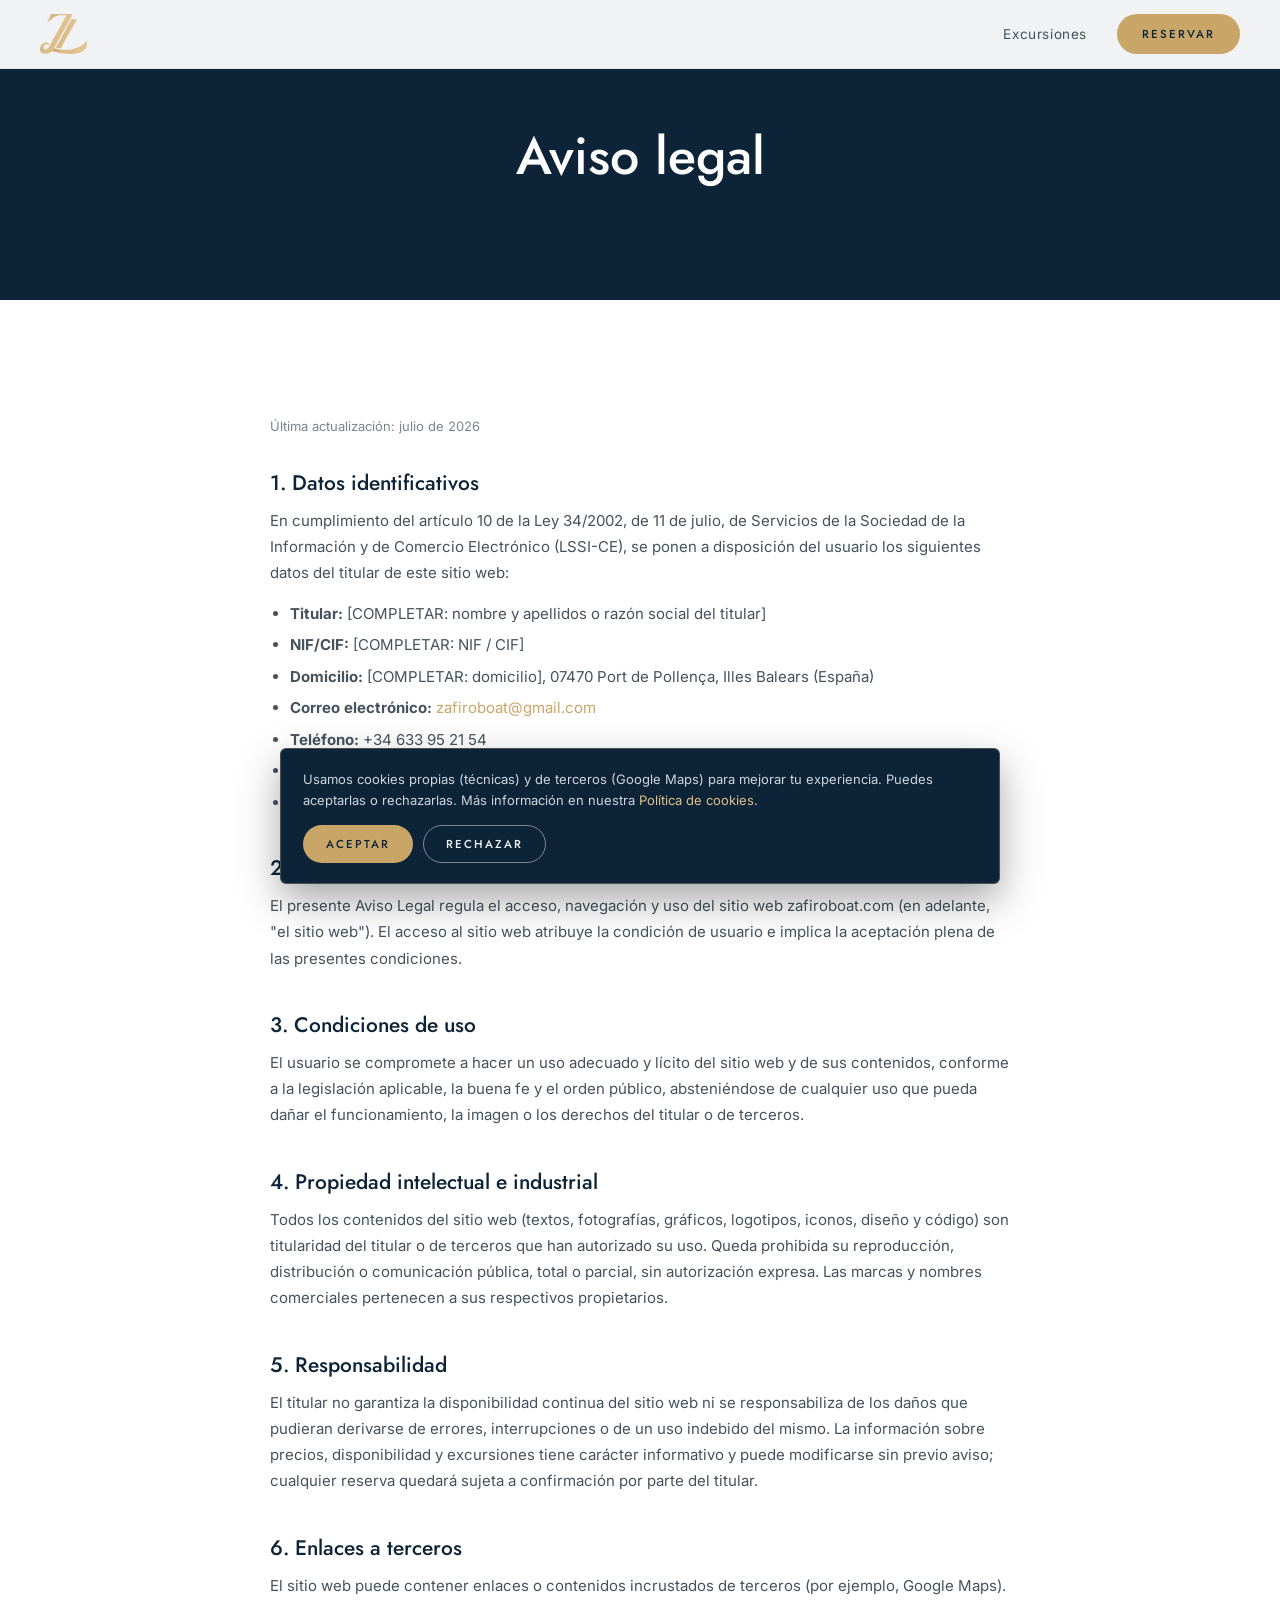
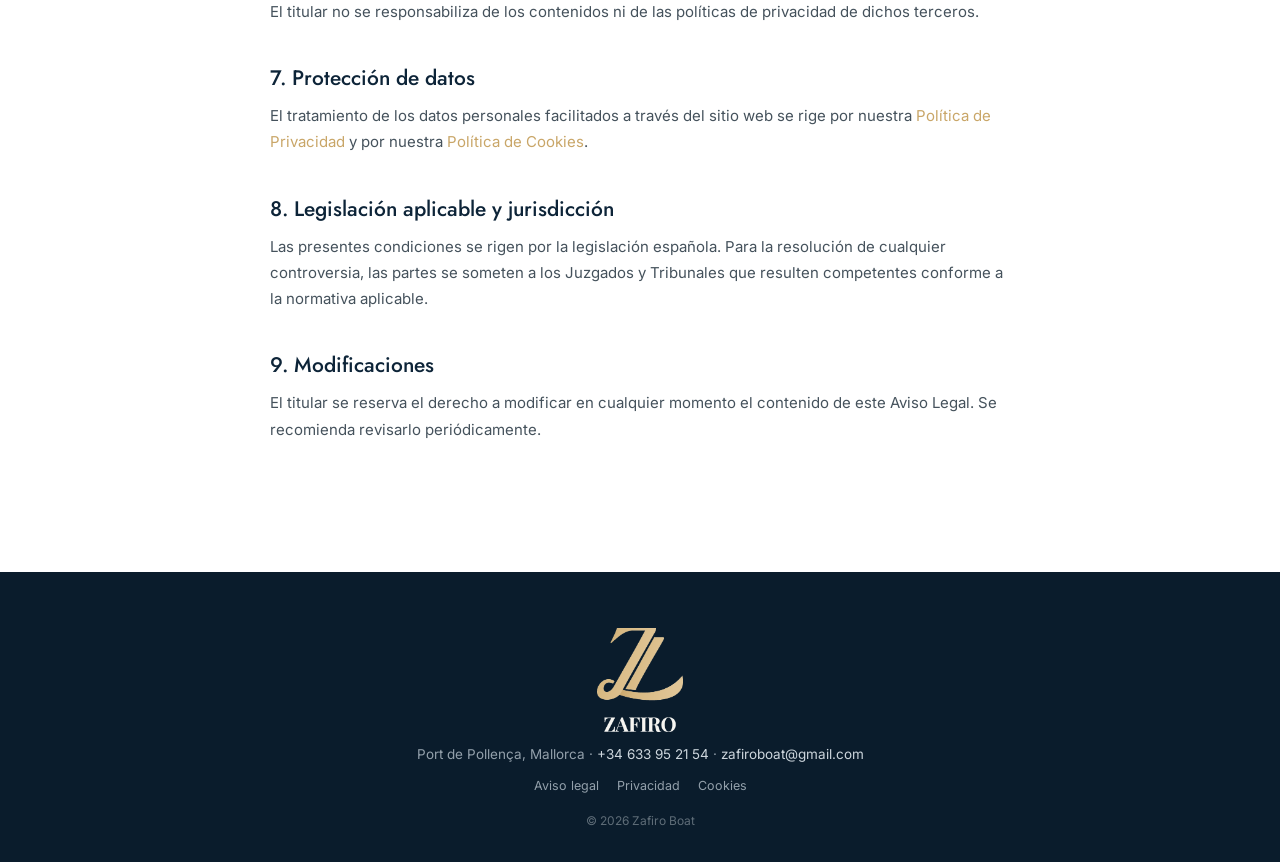
==== aviso-legal.html @ b6aa6722 "Add legal pages and GDPR cookie consent - New pages: aviso-legal, privacidad, cookies (RGPD/LOPDGDD/" ====
<!DOCTYPE html>
<html lang="es">
<head>
<meta charset="utf-8">
<meta name="viewport" content="width=device-width, initial-scale=1">
<title>Aviso legal — Zafiro Boat</title>
<meta name="description" content="Aviso legal de Zafiro Boat (zafiroboat.com), conforme a la LSSI-CE.">
<meta name="robots" content="noindex, follow">
<link rel="icon" type="image/png" href="assets/favicon.png">
<link rel="apple-touch-icon" href="assets/logo-z.png">
<link rel="preconnect" href="https://fonts.googleapis.com">
<link rel="preconnect" href="https://fonts.gstatic.com" crossorigin>
<link href="https://fonts.googleapis.com/css2?family=Jost:wght@300;400;500;600&family=Inter:wght@300;400;500;600&display=swap" rel="stylesheet">
<link rel="stylesheet" href="styles.css">
</head>
<body>
<div class="nav solid">
  <a class="brand" href="index.html"><img src="assets/logo-z.png" alt="Zafiro"></a>
  <div class="nav-right">
    <a class="nav-link" href="index.html#excursiones">Excursiones</a>
    <a class="btn btn-gold nav-reservas" href="index.html#contacto">Reservar</a>
  </div>
</div>

<section class="page-head short">
  <div class="ph-inner">
    <div class="title">Aviso legal</div>
  </div>
</section>

<section class="section">
  <div class="wrap legal">
    <p class="updated">Última actualización: julio de 2026</p>
<h2>1. Datos identificativos</h2>
<p>En cumplimiento del artículo 10 de la Ley 34/2002, de 11 de julio, de Servicios de la Sociedad de la Información y de Comercio Electrónico (LSSI-CE), se ponen a disposición del usuario los siguientes datos del titular de este sitio web:</p>
<ul>
<li><b>Titular:</b> [COMPLETAR: nombre y apellidos o razón social del titular]</li>
<li><b>NIF/CIF:</b> [COMPLETAR: NIF / CIF]</li>
<li><b>Domicilio:</b> [COMPLETAR: domicilio], 07470 Port de Pollença, Illes Balears (España)</li>
<li><b>Correo electrónico:</b> <a href="mailto:zafiroboat@gmail.com">zafiroboat@gmail.com</a></li>
<li><b>Teléfono:</b> +34 633 95 21 54</li>
<li><b>Sitio web:</b> zafiroboat.com</li>
<li><b>Actividad:</b> excursiones y alquiler de embarcación con patrón en Mallorca.</li>
</ul>

<h2>2. Objeto</h2>
<p>El presente Aviso Legal regula el acceso, navegación y uso del sitio web zafiroboat.com (en adelante, "el sitio web"). El acceso al sitio web atribuye la condición de usuario e implica la aceptación plena de las presentes condiciones.</p>

<h2>3. Condiciones de uso</h2>
<p>El usuario se compromete a hacer un uso adecuado y lícito del sitio web y de sus contenidos, conforme a la legislación aplicable, la buena fe y el orden público, absteniéndose de cualquier uso que pueda dañar el funcionamiento, la imagen o los derechos del titular o de terceros.</p>

<h2>4. Propiedad intelectual e industrial</h2>
<p>Todos los contenidos del sitio web (textos, fotografías, gráficos, logotipos, iconos, diseño y código) son titularidad del titular o de terceros que han autorizado su uso. Queda prohibida su reproducción, distribución o comunicación pública, total o parcial, sin autorización expresa. Las marcas y nombres comerciales pertenecen a sus respectivos propietarios.</p>

<h2>5. Responsabilidad</h2>
<p>El titular no garantiza la disponibilidad continua del sitio web ni se responsabiliza de los daños que pudieran derivarse de errores, interrupciones o de un uso indebido del mismo. La información sobre precios, disponibilidad y excursiones tiene carácter informativo y puede modificarse sin previo aviso; cualquier reserva quedará sujeta a confirmación por parte del titular.</p>

<h2>6. Enlaces a terceros</h2>
<p>El sitio web puede contener enlaces o contenidos incrustados de terceros (por ejemplo, Google Maps). El titular no se responsabiliza de los contenidos ni de las políticas de privacidad de dichos terceros.</p>

<h2>7. Protección de datos</h2>
<p>El tratamiento de los datos personales facilitados a través del sitio web se rige por nuestra <a href="privacidad.html">Política de Privacidad</a> y por nuestra <a href="cookies.html">Política de Cookies</a>.</p>

<h2>8. Legislación aplicable y jurisdicción</h2>
<p>Las presentes condiciones se rigen por la legislación española. Para la resolución de cualquier controversia, las partes se someten a los Juzgados y Tribunales que resulten competentes conforme a la normativa aplicable.</p>

<h2>9. Modificaciones</h2>
<p>El titular se reserva el derecho a modificar en cualquier momento el contenido de este Aviso Legal. Se recomienda revisarlo periódicamente.</p>
  </div>
</section>

<footer class="footer">
  <img class="flogo" src="assets/logo-cream.png" alt="Zafiro Boat">
  <div class="fline">Port de Pollença, Mallorca &middot; <a href="tel:+34633952154">+34 633 95 21 54</a> &middot; <a href="mailto:zafiroboat@gmail.com">zafiroboat@gmail.com</a></div>
  <div class="flegal"><a href="aviso-legal.html">Aviso legal</a><a href="privacidad.html">Privacidad</a><a href="cookies.html">Cookies</a></div>
  <div class="fcopy">&copy; 2026 Zafiro Boat</div>
</footer>
<script src="site.js"></script>
</body>
</html>
---- styles.css ----
:root {
    --navy: #0d2438;
    --navy-deep: #0a1c2c;
    --gold: #c9a668;
    --gold-light: #e0c088;
    --bg: #ffffff;
    --bg-alt: #f6f5f1;
    --ink: #15222c;
    --ink-soft: #45525c;
    --muted: #7b8590;
    --line: #e7e3d9;
    --display: 'Jost', ui-sans-serif, system-ui, sans-serif;
    --sans: 'Inter', ui-sans-serif, system-ui, sans-serif;
  }
  * { box-sizing: border-box; }
  html { scroll-behavior: smooth; }
  body { margin: 0; background: var(--bg); font-family: var(--sans); color: var(--ink); min-height: 100vh; -webkit-font-smoothing: antialiased; }
  a { color: var(--gold); text-decoration: none; }
  a:hover { color: var(--gold-light); }
  ::selection { background: var(--gold); color: var(--navy); }
  img { max-width: 100%; display: block; }
  [hidden] { display: none !important; }

  /* ---- reusable ---- */
  .wrap { max-width: 1240px; margin: 0 auto; padding: 0 40px; }
  .eyebrow { color: var(--gold); font-family: var(--display); font-size: 12px; letter-spacing: 3.5px; text-transform: uppercase; font-weight: 500; }
  .h-sec { font-family: var(--display); font-size: clamp(30px, 4vw, 46px); font-weight: 400; line-height: 1.1; margin: 14px 0 0; letter-spacing: 0.5px; }
  .lead { font-size: 17px; line-height: 1.8; color: var(--ink-soft); font-weight: 300; }
  .section { padding: clamp(72px, 9vw, 130px) 0; }
  .center { text-align: center; }
  .center-head { max-width: 640px; margin: 0 auto clamp(48px, 6vw, 72px); }

  .btn {
    cursor: pointer; display: inline-block; font-family: var(--display); font-size: 12.5px;
    letter-spacing: 2px; text-transform: uppercase; font-weight: 500; padding: 15px 34px;
    border-radius: 100px; border: 1px solid transparent; transition: transform .25s ease, box-shadow .25s ease, background .25s ease, color .25s ease; text-align: center;
  }
  .btn-gold { background: var(--gold); color: var(--navy); }
  .btn-gold:hover { transform: translateY(-2px); box-shadow: 0 10px 26px rgba(201,166,104,0.4); color: var(--navy); }
  .btn-outline { background: transparent; border-color: rgba(255,255,255,0.55); color: #fff; }
  .btn-outline:hover { background: rgba(255,255,255,0.12); color: #fff; }
  .btn-dark { background: var(--navy); color: #fff; }
  .btn-dark:hover { transform: translateY(-2px); box-shadow: 0 10px 26px rgba(13,36,56,0.28); color: #fff; }
  .btn-ghost { background: transparent; border-color: var(--line); color: var(--ink); }
  .btn-ghost:hover { border-color: var(--gold); color: var(--ink); }

  /* ---- NAV ---- */
  .nav {
    position: fixed; top: 0; left: 0; right: 0; z-index: 100;
    display: flex; align-items: center; justify-content: space-between;
    padding: 20px 40px; transition: background .35s ease, padding .35s ease, box-shadow .35s ease;
  }
  .nav.solid { background: rgba(255,255,255,0.94); backdrop-filter: blur(12px); -webkit-backdrop-filter: blur(12px); box-shadow: 0 1px 0 var(--line); padding: 14px 40px; }
  .brand { cursor: pointer; display: flex; align-items: center; }
  .brand img { height: 40px; width: auto; display: block; }
  .nav-right { display: flex; align-items: center; gap: 30px; }
  .nav-links { display: flex; gap: 28px; }
  .nav-link {
    cursor: pointer; font-family: var(--sans); font-size: 13.5px; letter-spacing: 0.6px; font-weight: 400;
    color: rgba(255,255,255,0.82); background: none; border: none; padding: 4px 0; position: relative; transition: color .3s ease;
  }
  .nav-link::after { content: ""; position: absolute; left: 0; bottom: -2px; height: 1.5px; width: 0; background: var(--gold); transition: width .3s ease; }
  .nav-link:hover::after, .nav-link.active::after { width: 100%; }
  .nav.solid .nav-link { color: var(--ink-soft); }
  .nav.solid .nav-link:hover, .nav.solid .nav-link.active { color: var(--navy); }
  .lang { display: flex; align-items: center; gap: 4px; padding: 4px; background: rgba(255,255,255,0.14); border-radius: 999px; }
  .lang-btn { display: inline-flex; align-items: center; gap: 6px; cursor: pointer; font-family: var(--display); font-size: 11px; letter-spacing: 1px; font-weight: 500; color: rgba(255,255,255,0.85); background: transparent; border: none; border-radius: 999px; padding: 6px 11px; transition: background .2s ease, color .2s ease; }
  .lang-btn svg { display: block; flex-shrink: 0; border-radius: 2px; }
  .lang-btn:hover { color: #fff; }
  .lang-btn.active { background: #fff; color: var(--navy); }
  .nav.solid .lang { background: rgba(13,36,56,0.07); }
  .nav.solid .lang-btn { color: var(--ink-soft); }
  .nav.solid .lang-btn:hover { color: var(--navy); }
  .nav.solid .lang-btn.active { background: var(--navy); color: #fff; }
  .nav .btn { padding: 11px 24px; font-size: 11.5px; }
  .nav-toggle { display: none; background: none; border: none; cursor: pointer; padding: 6px; z-index: 101; }
  .nav-toggle span { display: block; width: 24px; height: 2px; background: #fff; margin: 5px 0; transition: .3s; }
  .nav.solid .nav-toggle span { background: var(--navy); }

  /* ---- HERO ---- */
  .hero { position: relative; height: 100vh; min-height: 620px; display: flex; align-items: center; justify-content: center; overflow: hidden; background: var(--navy); }
  .hero video { position: absolute; inset: 0; width: 100%; height: 100%; object-fit: cover; pointer-events: none; }
  .hero video::-webkit-media-controls-start-playback-button { display: none !important; -webkit-appearance: none; }
  .hero video::-webkit-media-controls, .hero video::-webkit-media-controls-panel { display: none !important; }
  .hero-overlay { position: absolute; inset: 0; background: linear-gradient(180deg, rgba(10,28,44,0.55) 0%, rgba(10,28,44,0.25) 40%, rgba(10,28,44,0.7) 100%); }
  .hero-inner { position: relative; z-index: 2; text-align: center; color: #fff; padding: 0 24px; }
  .hero-inner .eyebrow { color: var(--gold-light); }
  .hero-title { font-family: var(--display); font-weight: 500; font-size: clamp(68px, 15vw, 168px); letter-spacing: clamp(8px, 2vw, 22px); line-height: 0.95; margin: 18px 0 0; text-indent: clamp(8px, 2vw, 22px); }
  .hero-rule { width: 66px; height: 2px; background: var(--gold); margin: 26px auto; }
  .hero-sub { font-size: clamp(16px, 2vw, 20px); font-weight: 300; color: #eef1f3; max-width: 560px; margin: 0 auto; line-height: 1.6; }
  .hero-ctas { display: flex; gap: 14px; justify-content: center; margin-top: 40px; flex-wrap: wrap; }
  .scroll-hint { position: absolute; bottom: 28px; left: 50%; transform: translateX(-50%); z-index: 2; color: rgba(255,255,255,0.7); font-family: var(--display); font-size: 11px; letter-spacing: 2px; text-transform: uppercase; display: flex; flex-direction: column; align-items: center; gap: 8px; }
  .scroll-hint .line { width: 1px; height: 34px; background: linear-gradient(var(--gold), transparent); animation: pulse 2s ease-in-out infinite; }
  @keyframes pulse { 0%,100% { opacity: .3; } 50% { opacity: 1; } }

  /* ---- SPLIT (image + text) ---- */
  .split { display: grid; grid-template-columns: 1fr 1fr; gap: clamp(40px, 6vw, 90px); align-items: center; }
  .split.reverse .split-media { order: 2; }
  .split-media { position: relative; }
  .split-media img { width: 100%; height: 100%; object-fit: cover; border-radius: 3px; aspect-ratio: 3 / 2; }
  .split-media .badge { position: absolute; bottom: 22px; left: 22px; background: var(--navy); color: #fff; font-family: var(--display); font-size: 12px; letter-spacing: 2px; text-transform: uppercase; padding: 12px 18px; }
  .split-media .badge b { color: var(--gold); }

  /* GALERÍA del barco */
  .gallery { position: relative; width: 100%; aspect-ratio: 3 / 2; border-radius: 3px; overflow: hidden; background: var(--navy); }
  .gal-img { position: absolute; inset: 0; width: 100%; height: 100%; object-fit: cover; opacity: 0; transition: opacity .8s ease; }
  .gal-img.on { opacity: 1; }
  .gal-img.flip { transform: scaleX(-1); }
  .gal-btn { position: absolute; top: 50%; transform: translateY(-50%); z-index: 3; width: 40px; height: 40px; border-radius: 50%; border: none; background: rgba(13,36,56,0.45); color: #fff; font-family: var(--display); font-size: 22px; line-height: 1; cursor: pointer; display: flex; align-items: center; justify-content: center; -webkit-backdrop-filter: blur(4px); backdrop-filter: blur(4px); transition: background .2s ease; }
  .gal-btn:hover { background: rgba(13,36,56,0.82); }
  .gal-prev { left: 14px; } .gal-next { right: 14px; }
  .gal-dots { position: absolute; bottom: 16px; left: 50%; transform: translateX(-50%); z-index: 3; display: flex; gap: 8px; }
  .gal-dot { width: 8px; height: 8px; padding: 0; border: none; border-radius: 50%; background: rgba(255,255,255,0.55); cursor: pointer; transition: background .2s ease, transform .2s ease; }
  .gal-dot.on { background: var(--gold); transform: scale(1.25); }

  .stats { display: grid; grid-template-columns: 1fr 1fr; gap: 28px 34px; margin-top: 42px; }
  .stat-value { font-family: var(--display); font-size: 30px; font-weight: 500; color: var(--navy); }
  .stat-label { font-size: 13px; color: var(--muted); letter-spacing: 0.4px; margin-top: 3px; }

  /* ---- ONBOARD ---- */
  .onboard { background: var(--navy); color: #fff; }
  .onboard .eyebrow { color: var(--gold); }
  .onboard .h-sec { color: #fff; }
  .onboard-grid { display: grid; grid-template-columns: repeat(3, 1fr); gap: 1px; background: rgba(255,255,255,0.1); border: 1px solid rgba(255,255,255,0.1); }
  .ob-item { background: var(--navy); padding: 42px 28px; text-align: center; transition: background .3s ease; }
  .ob-item:hover { background: #10293f; }
  .ob-letter { width: 56px; height: 56px; border: 1px solid rgba(201,166,104,0.6); border-radius: 50%; display: flex; align-items: center; justify-content: center; margin: 0 auto 18px; color: var(--gold); }
  .ob-letter svg { width: 26px; height: 26px; }
  .ob-item .t { font-size: 15px; letter-spacing: 0.5px; color: #eef1f3; }

  /* ---- EXCURSIONS ---- */
  .exc-grid { display: grid; grid-template-columns: repeat(3, 1fr); gap: 30px; }
  .exc-card { background: #fff; border: 1px solid var(--line); border-radius: 4px; overflow: hidden; display: flex; flex-direction: column; transition: transform .3s ease, box-shadow .3s ease; }
  .exc-card:hover { transform: translateY(-6px); box-shadow: 0 20px 48px rgba(13,36,56,0.14); }
  .exc-card .media { position: relative; height: 230px; overflow: hidden; }
  .exc-card .media img { width: 100%; height: 100%; object-fit: cover; transition: transform .6s ease; }
  .exc-card:hover .media img { transform: scale(1.05); }
  .exc-card .media .dur { position: absolute; top: 16px; left: 16px; background: rgba(13,36,56,0.85); color: #fff; font-family: var(--display); font-size: 11px; letter-spacing: 1.5px; padding: 7px 13px; text-transform: uppercase; }
  .exc-body { padding: 28px 26px 30px; display: flex; flex-direction: column; flex: 1; }
  .exc-name { font-family: var(--display); font-size: 26px; font-weight: 500; }
  .exc-desc { font-size: 14.5px; color: var(--ink-soft); line-height: 1.7; margin-top: 10px; font-weight: 300; }
  .exc-inc { list-style: none; padding: 0; margin: 20px 0 0; display: flex; flex-direction: column; gap: 9px; }
  .exc-inc li { font-size: 13.5px; color: var(--ink-soft); display: flex; gap: 10px; align-items: flex-start; }
  .exc-inc li::before { content: "—"; color: var(--gold); }
  .exc-foot { margin-top: auto; padding-top: 24px; }
  .exc-price-row { display: flex; align-items: baseline; gap: 8px; padding-top: 20px; border-top: 1px solid var(--line); }
  .exc-price { font-family: var(--display); font-size: 25px; font-weight: 500; color: var(--navy); }
  .exc-price-note { font-size: 12px; color: var(--muted); }
  .exc-card .btn { margin-top: 18px; width: 100%; }
  .exc-extras { margin-top: clamp(48px, 6vw, 72px); display: grid; grid-template-columns: 1fr 1fr; gap: clamp(36px, 5vw, 64px); }
  .exc-extras h3 { font-family: var(--display); font-size: 22px; font-weight: 500; margin: 0 0 20px; }
  .extras-list, .notes-list { display: flex; flex-direction: column; gap: 13px; }
  .extras-list .x { font-size: 15px; color: var(--ink-soft); display: flex; gap: 12px; align-items: center; }
  .extras-list .x .d { width: 7px; height: 7px; border-radius: 50%; background: var(--gold); flex-shrink: 0; }
  .notes-list .n { font-size: 14.5px; color: var(--ink-soft); line-height: 1.65; font-weight: 300; }

  /* ---- FULL-BLEED BAND ---- */
  .band { position: relative; height: 62vh; min-height: 380px; display: flex; align-items: center; justify-content: center; text-align: center; overflow: hidden; background: var(--navy); }
  .band img { position: absolute; inset: 0; width: 100%; height: 100%; object-fit: cover; }
  .band .overlay { position: absolute; inset: 0; background: rgba(10,28,44,0.5); }
  .band .band-inner { position: relative; z-index: 2; color: #fff; padding: 0 24px; }
  .band .h-sec { color: #fff; max-width: 760px; }

  /* ---- REVIEWS ---- */
  .reviews { background: var(--bg-alt); }
  .reviews-grid { display: grid; grid-template-columns: repeat(3, 1fr); gap: 28px; }
  .review { background: #fff; padding: 34px 32px; border-radius: 4px; border-top: 3px solid var(--gold); box-shadow: 0 8px 30px rgba(13,36,56,0.06); }
  .review .stars { color: var(--gold); letter-spacing: 3px; font-size: 15px; }
  .review .q { font-size: 15.5px; line-height: 1.75; color: var(--ink-soft); margin-top: 16px; font-weight: 300; }
  .review .who { font-family: var(--display); font-size: 13px; letter-spacing: 0.6px; color: var(--navy); margin-top: 18px; }
  .review-cta { max-width: 560px; margin: clamp(48px, 6vw, 72px) auto 0; text-align: center; }
  .review-cta-title { font-family: var(--display); font-size: 24px; font-weight: 500; }
  .review-cta .lead { margin: 12px 0 26px; font-size: 15px; }
  .review-form { text-align: left; }
  .stars-input { display: inline-flex; gap: 6px; }
  .stars-input button { background: none; border: none; cursor: pointer; font-size: 28px; line-height: 1; color: #d7d0c0; padding: 0 2px; transition: color .15s ease; font-family: inherit; }
  .stars-input button:hover, .stars-input button.on { color: var(--gold); }

  /* ---- LOCATION ---- */
  .loc { display: grid; grid-template-columns: 1.1fr 0.9fr; gap: clamp(40px, 5vw, 72px); align-items: center; }
  .loc-map { border-radius: 4px; overflow: hidden; height: 420px; border: 1px solid var(--line); }
  .loc-map iframe { width: 100%; height: 100%; border: 0; filter: grayscale(0.25); }

  /* ---- CTA BANNER ---- */
  .cta { background: var(--navy); color: #fff; text-align: center; }
  .cta .h-sec { color: #fff; }
  .cta .lead { color: #cdd6dd; max-width: 560px; margin: 16px auto 0; }
  .cta .btn { margin-top: 34px; }

  /* ---- CONTACT ---- */
  .page-head { position: relative; height: 300px; display: flex; align-items: center; justify-content: center; text-align: center; overflow: hidden; background: var(--navy); }
  .page-head img { position: absolute; inset: 0; width: 100%; height: 100%; object-fit: cover; }
  .page-head .overlay { position: absolute; inset: 0; background: rgba(10,28,44,0.6); }
  .page-head .ph-inner { position: relative; z-index: 2; color: #fff; }
  .page-head .title { font-family: var(--display); font-size: clamp(34px, 6vw, 52px); font-weight: 500; margin-top: 12px; }
  .contact-grid { display: grid; grid-template-columns: 1fr 1fr; gap: clamp(40px, 5vw, 72px); }
  .contact-grid h3 { font-family: var(--display); font-size: 22px; font-weight: 500; margin: 0 0 26px; }
  .contact-info { display: flex; flex-direction: column; gap: 22px; }
  .ci-label { font-family: var(--display); font-size: 11px; letter-spacing: 1.5px; text-transform: uppercase; color: var(--gold); }
  .ci-value { font-size: 16.5px; margin-top: 5px; line-height: 1.6; color: var(--ink); }
  .contact-map { margin-top: 30px; height: 240px; border-radius: 4px; overflow: hidden; border: 1px solid var(--line); }
  .contact-map iframe { width: 100%; height: 100%; border: 0; filter: grayscale(0.25); }
  .field { margin-bottom: 18px; }
  .field label { display: block; font-family: var(--display); font-size: 11px; letter-spacing: 1px; text-transform: uppercase; color: var(--muted); margin-bottom: 7px; }
  .field input, .field textarea { width: 100%; padding: 13px 15px; border: 1px solid var(--line); border-radius: 3px; background: #fff; font-family: var(--sans); font-size: 15px; color: var(--ink); transition: border-color .2s ease; }
  .field input:focus, .field textarea:focus { outline: none; border-color: var(--gold); }
  .form-status { display: none; padding: 13px 16px; font-size: 14px; line-height: 1.5; margin: 6px 0 14px; border-radius: 3px; }
  .form-status.ok { display: block; background: rgba(201,166,104,0.14); color: #7a5f2a; border: 1px solid rgba(201,166,104,0.4); }
  .form-status.err { display: block; background: rgba(179,69,44,0.09); color: #b3452c; border: 1px solid rgba(179,69,44,0.3); }

  /* ---- FOOTER ---- */
  .footer { background: var(--navy-deep); color: #fff; padding: 56px 40px 34px; text-align: center; }
  .footer .flogo { height: 104px; width: auto; margin: 0 auto 4px; display: block; }
  .footer .fline { color: #93a0ab; font-size: 13.5px; margin-top: 14px; }
  .footer .fline a { color: #cdd6dd; }
  .footer .fcopy { color: #5f6d78; font-size: 12px; margin-top: 20px; }

  /* ---- RESPONSIVE ---- */
  @media (max-width: 900px) {
    .wrap { padding: 0 22px; }
    .nav { padding: 14px 16px; }
    .nav.solid { padding: 11px 16px; }
    .nav-right { gap: 12px; }
    .brand img { height: 34px; }
    .nav-link { font-size: 12.5px; }
    .lang { gap: 3px; padding: 3px; }
    .lang-btn { gap: 5px; padding: 6px 9px; }
    .nav .btn.nav-reservas { padding: 10px 18px; }
    .split, .split.reverse .split-media { grid-template-columns: 1fr; }
    .split.reverse .split-media { order: 0; }
    .split-media img { aspect-ratio: 16 / 11; }
    .onboard-grid { grid-template-columns: 1fr 1fr; }
    .exc-grid, .reviews-grid { grid-template-columns: 1fr; }
    .exc-extras, .loc, .contact-grid { grid-template-columns: 1fr; }
    .loc-map { height: 320px; }
    .stats { gap: 22px; }
  }
  @media (max-width: 520px) {
    .onboard-grid { grid-template-columns: 1fr; }
    .hero-ctas .btn { width: 100%; }
    .brand img { height: 30px; }
    .nav-link { font-size: 11.5px; }
    .lang-btn { font-size: 0; letter-spacing: 0; gap: 0; padding: 6px 7px; }
    .nav .btn.nav-reservas { padding: 9px 15px; font-size: 10.5px; }
    .nav-right { gap: 9px; }
  }

/* --- Excursion card actions (Más info + Reservar) --- */
.exc-actions { display: flex; gap: 10px; margin-top: 18px; }
.exc-actions .btn { flex: 1; margin-top: 0; width: auto; padding-left: 10px; padding-right: 10px; }

/* --- Tour detail pages --- */
.page-head .sub { color: #cdd3d8; font-size: 15px; margin-top: 12px; font-weight: 300; }
.tour-body { max-width: 820px; margin: 0 auto; }
.tour-facts { display: flex; flex-wrap: wrap; gap: 22px 44px; margin: 30px 0 0; padding: 24px 0; border-top: 1px solid var(--line); border-bottom: 1px solid var(--line); }
.tour-fact .k { font-family: var(--display); font-size: 11px; letter-spacing: 1.5px; text-transform: uppercase; color: var(--gold); }
.tour-fact .v { font-family: var(--display); font-size: 22px; font-weight: 500; color: var(--navy); margin-top: 4px; }
.tour-section { margin-top: 44px; }
.tour-section h3 { font-family: var(--display); font-size: 24px; font-weight: 500; margin: 0 0 14px; }
.tour-includes { list-style: none; padding: 0; margin: 18px 0 0; display: grid; grid-template-columns: 1fr 1fr; gap: 10px; }
.tour-includes li { font-size: 15px; color: var(--ink-soft); display: flex; gap: 10px; }
.tour-includes li::before { content: "\2014"; color: var(--gold); }
.tour-note { background: var(--bg-alt); border-left: 3px solid var(--gold); padding: 16px 20px; font-size: 14px; color: var(--ink-soft); margin-top: 44px; line-height: 1.6; }
.tour-cta { margin-top: 40px; }
@media (max-width: 700px) { .tour-includes { grid-template-columns: 1fr; } }

/* --- Legal pages --- */
.loc-map, .contact-map { position: relative; }
.legal { max-width: 820px; margin: 0 auto; }
.legal h2 { font-family: var(--display); font-size: 21px; font-weight: 500; margin: 38px 0 10px; color: var(--navy); }
.legal h2:first-of-type { margin-top: 0; }
.legal p { font-size: 15px; line-height: 1.75; color: var(--ink-soft); margin: 0 0 14px; }
.legal ul { margin: 0 0 16px; padding-left: 20px; }
.legal li { font-size: 15px; line-height: 1.7; color: var(--ink-soft); margin-bottom: 6px; }
.legal a { color: var(--gold); }
.legal .updated { font-size: 13px; color: var(--muted); margin-bottom: 30px; }
.legal-table { width: 100%; border-collapse: collapse; margin: 8px 0 20px; font-size: 13px; }
.legal-table th, .legal-table td { border: 1px solid var(--line); padding: 9px 12px; text-align: left; color: var(--ink-soft); vertical-align: top; }
.legal-table th { background: var(--bg-alt); font-family: var(--display); font-weight: 500; color: var(--navy); }
.legal-table-wrap { overflow-x: auto; }

/* --- Footer legal links --- */
.footer .flegal { margin-top: 16px; display: flex; gap: 8px 18px; justify-content: center; flex-wrap: wrap; }
.footer .flegal a { color: #93a0ab; font-size: 12.5px; }
.footer .flegal a:hover { color: #cdd6dd; }

/* --- Cookie banner + map consent --- */
.cookie-banner { position: fixed; left: 16px; right: 16px; bottom: 16px; z-index: 200; max-width: 720px; margin: 0 auto; background: var(--navy); color: #eef1f3; border: 1px solid rgba(201,166,104,0.35); border-radius: 6px; padding: 20px 22px; box-shadow: 0 16px 40px rgba(0,0,0,0.35); display: none; }
.cookie-banner.show { display: block; }
.cookie-banner p { margin: 0 0 14px; font-size: 13px; line-height: 1.6; color: #cdd6dd; }
.cookie-banner a { color: var(--gold-light); }
.cookie-actions { display: flex; gap: 10px; flex-wrap: wrap; }
.cookie-actions .btn { padding: 10px 22px; font-size: 11.5px; }
.cookie-reject { background: transparent; border: 1px solid rgba(255,255,255,0.45); color: #eef1f3; }
.cookie-reject:hover { background: rgba(255,255,255,0.12); color: #fff; }
.map-consent { position: absolute; inset: 0; z-index: 2; display: flex; flex-direction: column; align-items: center; justify-content: center; gap: 12px; text-align: center; padding: 20px; background: var(--bg-alt); color: var(--ink-soft); font-size: 13.5px; }
.map-consent .btn { padding: 10px 20px; font-size: 11.5px; }
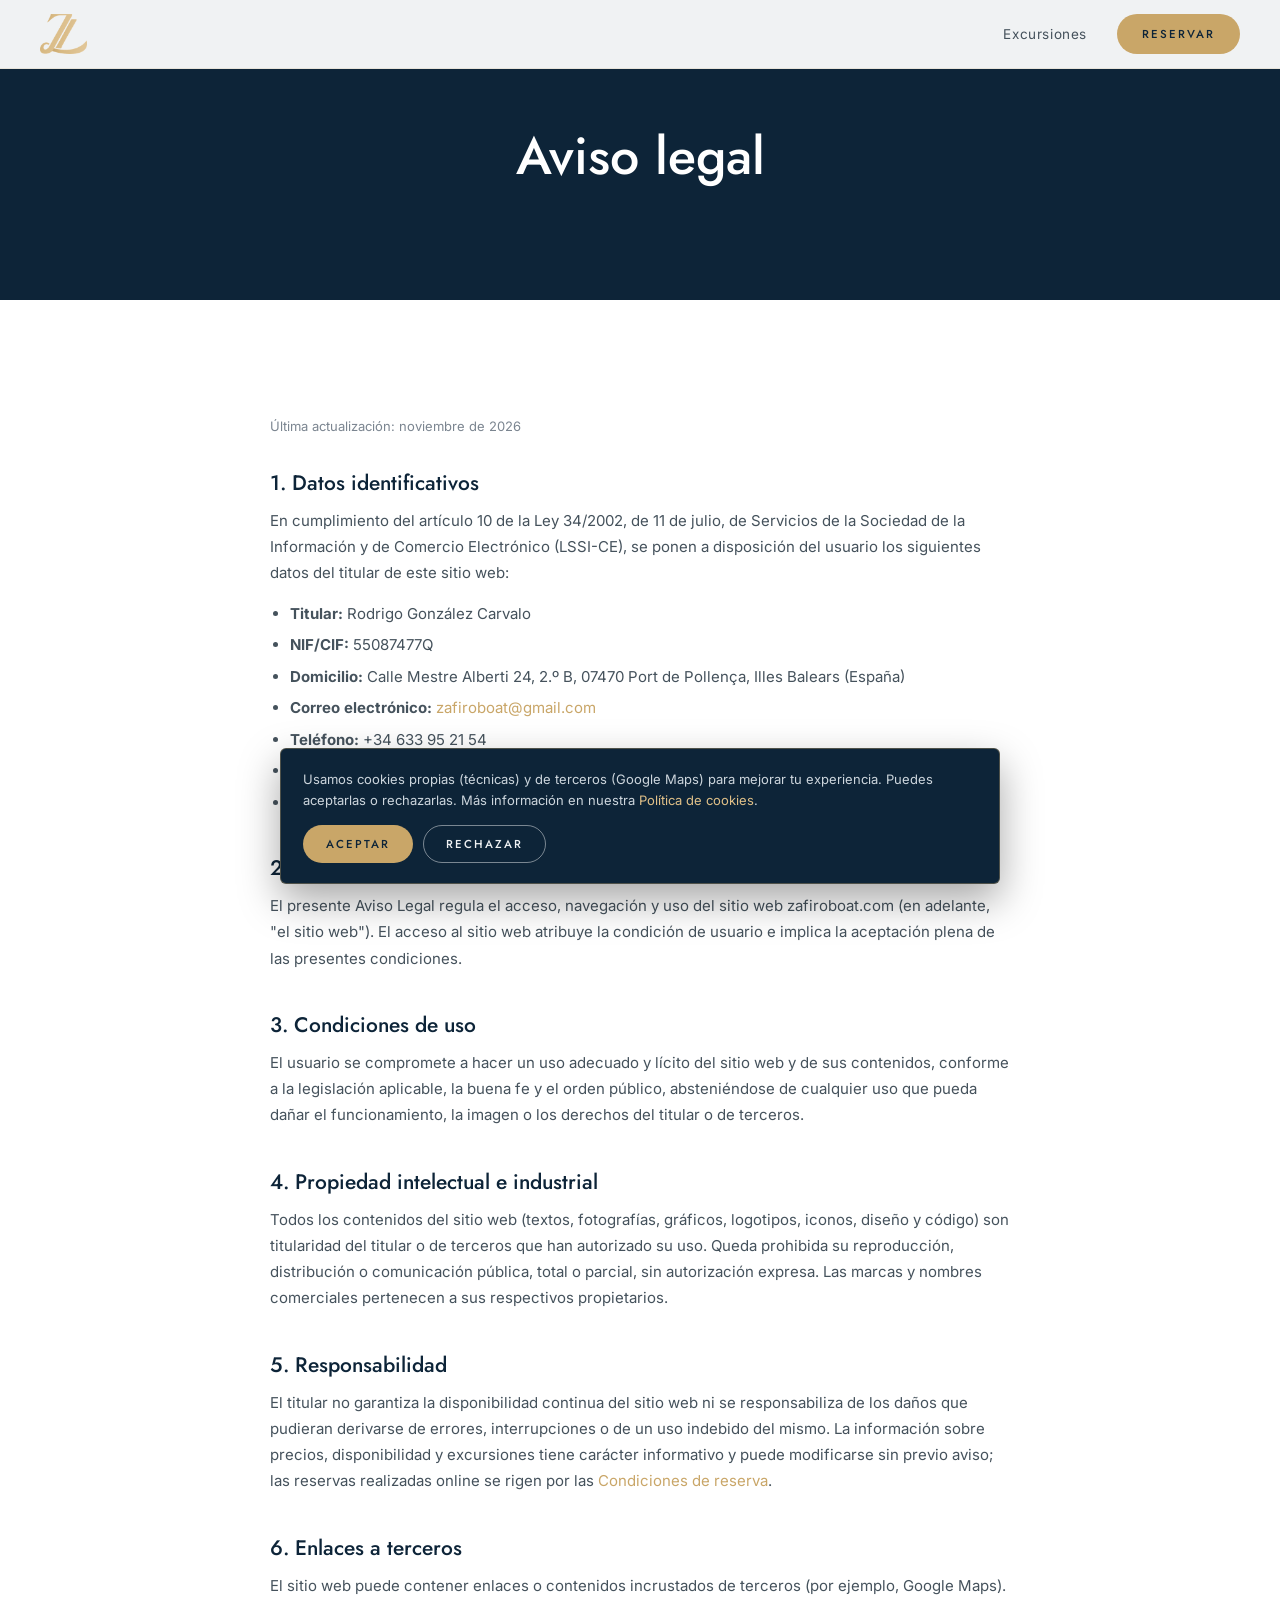
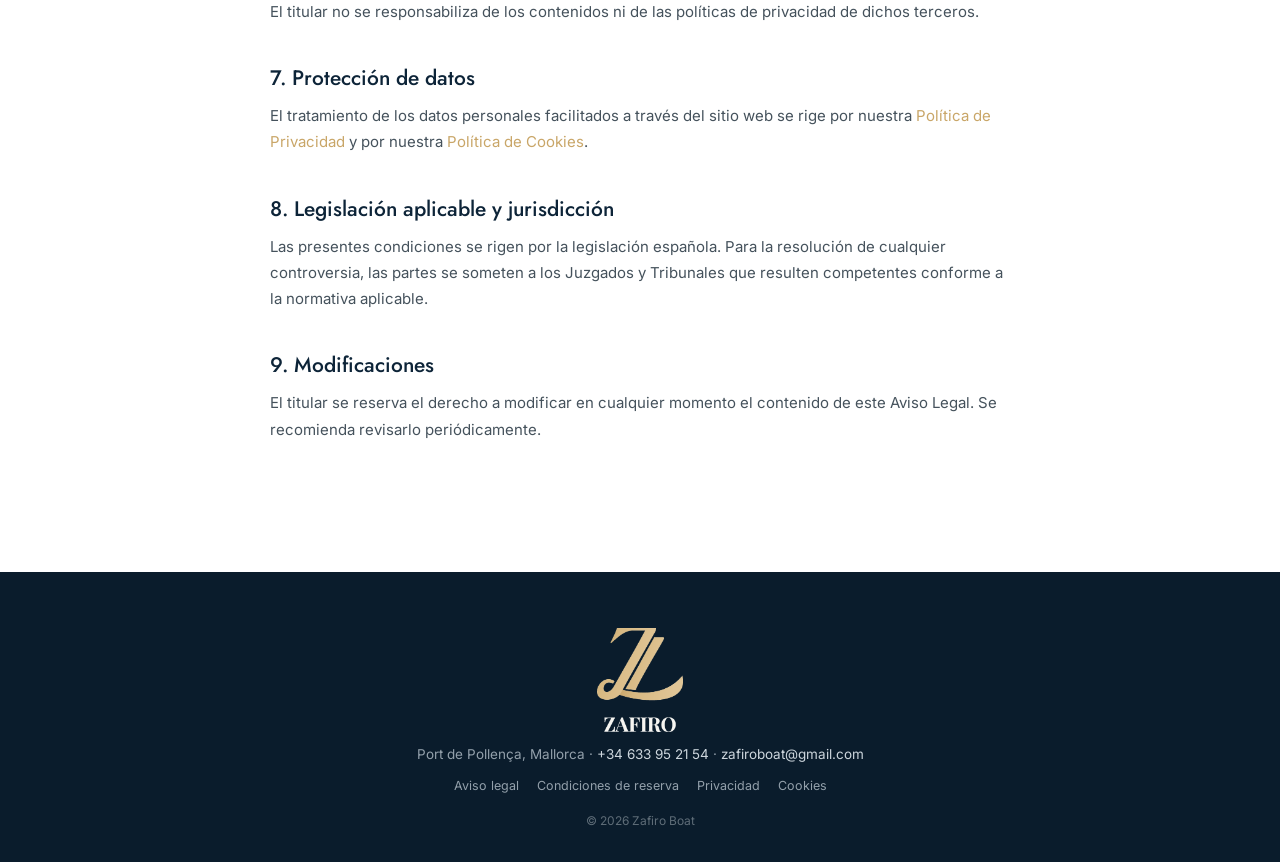
==== commit 08adddc5: "Fill in legal owner data, add booking conditions page and online-booking data processing Co-Authored" ====
--- a/aviso-legal.html
+++ b/aviso-legal.html
@@ -7,7 +7,8 @@
 <meta name="description" content="Aviso legal de Zafiro Boat (zafiroboat.com), conforme a la LSSI-CE.">
 <meta name="robots" content="noindex, follow">
 <link rel="icon" type="image/png" href="assets/favicon.png">
-<link rel="apple-touch-icon" href="assets/logo-z.png">
+<link rel="icon" type="image/png" sizes="48x48" href="assets/favicon-48.png">
+<link rel="apple-touch-icon" href="assets/apple-touch-icon.png">
 <link rel="preconnect" href="https://fonts.googleapis.com">
 <link rel="preconnect" href="https://fonts.gstatic.com" crossorigin>
 <link href="https://fonts.googleapis.com/css2?family=Jost:wght@300;400;500;600&family=Inter:wght@300;400;500;600&display=swap" rel="stylesheet">
@@ -30,13 +31,13 @@
 
 <section class="section">
   <div class="wrap legal">
-    <p class="updated">Última actualización: julio de 2026</p>
+    <p class="updated">Última actualización: noviembre de 2026</p>
 <h2>1. Datos identificativos</h2>
 <p>En cumplimiento del artículo 10 de la Ley 34/2002, de 11 de julio, de Servicios de la Sociedad de la Información y de Comercio Electrónico (LSSI-CE), se ponen a disposición del usuario los siguientes datos del titular de este sitio web:</p>
 <ul>
-<li><b>Titular:</b> [COMPLETAR: nombre y apellidos o razón social del titular]</li>
-<li><b>NIF/CIF:</b> [COMPLETAR: NIF / CIF]</li>
-<li><b>Domicilio:</b> [COMPLETAR: domicilio], 07470 Port de Pollença, Illes Balears (España)</li>
+<li><b>Titular:</b> Rodrigo González Carvalo</li>
+<li><b>NIF/CIF:</b> 55087477Q</li>
+<li><b>Domicilio:</b> Calle Mestre Alberti 24, 2.º B, 07470 Port de Pollença, Illes Balears (España)</li>
 <li><b>Correo electrónico:</b> <a href="mailto:zafiroboat@gmail.com">zafiroboat@gmail.com</a></li>
 <li><b>Teléfono:</b> +34 633 95 21 54</li>
 <li><b>Sitio web:</b> zafiroboat.com</li>
@@ -53,7 +54,7 @@
 <p>Todos los contenidos del sitio web (textos, fotografías, gráficos, logotipos, iconos, diseño y código) son titularidad del titular o de terceros que han autorizado su uso. Queda prohibida su reproducción, distribución o comunicación pública, total o parcial, sin autorización expresa. Las marcas y nombres comerciales pertenecen a sus respectivos propietarios.</p>
 
 <h2>5. Responsabilidad</h2>
-<p>El titular no garantiza la disponibilidad continua del sitio web ni se responsabiliza de los daños que pudieran derivarse de errores, interrupciones o de un uso indebido del mismo. La información sobre precios, disponibilidad y excursiones tiene carácter informativo y puede modificarse sin previo aviso; cualquier reserva quedará sujeta a confirmación por parte del titular.</p>
+<p>El titular no garantiza la disponibilidad continua del sitio web ni se responsabiliza de los daños que pudieran derivarse de errores, interrupciones o de un uso indebido del mismo. La información sobre precios, disponibilidad y excursiones tiene carácter informativo y puede modificarse sin previo aviso; las reservas realizadas online se rigen por las <a href="condiciones-reserva.html">Condiciones de reserva</a>.</p>
 
 <h2>6. Enlaces a terceros</h2>
 <p>El sitio web puede contener enlaces o contenidos incrustados de terceros (por ejemplo, Google Maps). El titular no se responsabiliza de los contenidos ni de las políticas de privacidad de dichos terceros.</p>
@@ -72,7 +73,7 @@
 <footer class="footer">
   <img class="flogo" src="assets/logo-cream.png" alt="Zafiro Boat">
   <div class="fline">Port de Pollença, Mallorca &middot; <a href="tel:+34633952154">+34 633 95 21 54</a> &middot; <a href="mailto:zafiroboat@gmail.com">zafiroboat@gmail.com</a></div>
-  <div class="flegal"><a href="aviso-legal.html">Aviso legal</a><a href="privacidad.html">Privacidad</a><a href="cookies.html">Cookies</a></div>
+  <div class="flegal"><a href="aviso-legal.html">Aviso legal</a><a href="condiciones-reserva.html">Condiciones de reserva</a><a href="privacidad.html">Privacidad</a><a href="cookies.html">Cookies</a></div>
   <div class="fcopy">&copy; 2026 Zafiro Boat</div>
 </footer>
 <script src="site.js"></script>
--- a/styles.css
+++ b/styles.css
@@ -73,6 +73,10 @@
   .nav.solid .lang-btn:hover { color: var(--navy); }
   .nav.solid .lang-btn.active { background: var(--navy); color: #fff; }
   .nav .btn { padding: 11px 24px; font-size: 11.5px; }
+  .nav .btn-contact { background: transparent; border-color: rgba(255,255,255,0.55); color: #fff; }
+  .nav .btn-contact:hover { background: rgba(255,255,255,0.14); color: #fff; }
+  .nav.solid .btn-contact { border-color: var(--line); color: var(--ink); }
+  .nav.solid .btn-contact:hover { border-color: var(--gold); background: transparent; color: var(--ink); }
   .nav-toggle { display: none; background: none; border: none; cursor: pointer; padding: 6px; z-index: 101; }
   .nav-toggle span { display: block; width: 24px; height: 2px; background: #fff; margin: 5px 0; transition: .3s; }
   .nav.solid .nav-toggle span { background: var(--navy); }
@@ -98,8 +102,8 @@
   .split.reverse .split-media { order: 2; }
   .split-media { position: relative; }
   .split-media img { width: 100%; height: 100%; object-fit: cover; border-radius: 3px; aspect-ratio: 3 / 2; }
-  .split-media .badge { position: absolute; bottom: 22px; left: 22px; background: var(--navy); color: #fff; font-family: var(--display); font-size: 12px; letter-spacing: 2px; text-transform: uppercase; padding: 12px 18px; }
-  .split-media .badge b { color: var(--gold); }
+  .split-media .badge { position: absolute; top: 18px; left: 18px; z-index: 3; background: rgba(13,36,56,0.55); -webkit-backdrop-filter: blur(6px); backdrop-filter: blur(6px); border: 1px solid rgba(255,255,255,0.18); color: #fff; font-family: var(--display); font-size: 11px; letter-spacing: 1.5px; text-transform: uppercase; font-weight: 500; padding: 8px 14px; border-radius: 100px; }
+  .split-media .badge b { color: var(--gold); font-weight: 500; }
 
   /* GALERÍA del barco */
   .gallery { position: relative; width: 100%; aspect-ratio: 3 / 2; border-radius: 3px; overflow: hidden; background: var(--navy); }
@@ -118,15 +122,35 @@
   .stat-label { font-size: 13px; color: var(--muted); letter-spacing: 0.4px; margin-top: 3px; }
 
   /* ---- ONBOARD ---- */
-  .onboard { background: var(--navy); color: #fff; }
-  .onboard .eyebrow { color: var(--gold); }
-  .onboard .h-sec { color: #fff; }
-  .onboard-grid { display: grid; grid-template-columns: repeat(3, 1fr); gap: 1px; background: rgba(255,255,255,0.1); border: 1px solid rgba(255,255,255,0.1); }
-  .ob-item { background: var(--navy); padding: 42px 28px; text-align: center; transition: background .3s ease; }
-  .ob-item:hover { background: #10293f; }
-  .ob-letter { width: 56px; height: 56px; border: 1px solid rgba(201,166,104,0.6); border-radius: 50%; display: flex; align-items: center; justify-content: center; margin: 0 auto 18px; color: var(--gold); }
+  .onboard { background: var(--navy); color: #fff; position: relative; overflow: hidden; }
+  .onboard::before { content: ""; position: absolute; inset: 0; background: radial-gradient(circle at 12% 0%, rgba(201,166,104,0.10), transparent 45%), radial-gradient(circle at 88% 100%, rgba(201,166,104,0.08), transparent 45%); pointer-events: none; }
+  .onboard .eyebrow { color: var(--gold); position: relative; }
+  .onboard .h-sec { color: #fff; position: relative; }
+  .onboard-grid { display: grid; grid-template-columns: repeat(3, 1fr); gap: 18px; position: relative; }
+  .ob-item {
+    background: linear-gradient(165deg, rgba(255,255,255,0.07), rgba(255,255,255,0.02));
+    border: 1px solid rgba(255,255,255,0.10);
+    border-radius: 12px; padding: 38px 22px; text-align: center;
+    -webkit-backdrop-filter: blur(6px); backdrop-filter: blur(6px);
+    transition: transform .3s ease, border-color .3s ease, background .3s ease, box-shadow .3s ease;
+  }
+  .ob-item:hover {
+    transform: translateY(-4px);
+    border-color: rgba(201,166,104,0.5);
+    background: linear-gradient(165deg, rgba(255,255,255,0.1), rgba(255,255,255,0.03));
+    box-shadow: 0 14px 30px rgba(0,0,0,0.25);
+  }
+  .ob-letter {
+    width: 56px; height: 56px; border-radius: 50%; margin: 0 auto 18px; color: var(--gold);
+    display: flex; align-items: center; justify-content: center;
+    background: radial-gradient(circle at 30% 25%, rgba(201,166,104,0.28), rgba(201,166,104,0.06));
+    border: 1px solid rgba(201,166,104,0.55);
+    box-shadow: inset 0 0 14px rgba(201,166,104,0.12);
+    transition: box-shadow .3s ease, transform .3s ease;
+  }
+  .ob-item:hover .ob-letter { transform: scale(1.06); box-shadow: inset 0 0 18px rgba(201,166,104,0.22), 0 0 16px rgba(201,166,104,0.25); }
   .ob-letter svg { width: 26px; height: 26px; }
-  .ob-item .t { font-size: 15px; letter-spacing: 0.5px; color: #eef1f3; }
+  .ob-item .t { font-size: 15px; letter-spacing: 0.5px; color: #eef1f3; font-weight: 300; }
 
   /* ---- EXCURSIONS ---- */
   .exc-grid { display: grid; grid-template-columns: repeat(3, 1fr); gap: 30px; }
@@ -225,7 +249,7 @@
     .nav-link { font-size: 12.5px; }
     .lang { gap: 3px; padding: 3px; }
     .lang-btn { gap: 5px; padding: 6px 9px; }
-    .nav .btn.nav-reservas { padding: 10px 18px; }
+    .nav .btn.nav-reservas, .nav .btn.nav-book { padding: 10px 18px; }
     .split, .split.reverse .split-media { grid-template-columns: 1fr; }
     .split.reverse .split-media { order: 0; }
     .split-media img { aspect-ratio: 16 / 11; }
@@ -241,8 +265,16 @@
     .brand img { height: 30px; }
     .nav-link { font-size: 11.5px; }
     .lang-btn { font-size: 0; letter-spacing: 0; gap: 0; padding: 6px 7px; }
-    .nav .btn.nav-reservas { padding: 9px 15px; font-size: 10.5px; }
+    .nav .btn.nav-reservas, .nav .btn.nav-book { padding: 9px 15px; font-size: 10.5px; }
     .nav-right { gap: 9px; }
+    /* Con reserva online hay un botón más en el menú: se oculta "Inicio" y se compactan los botones para que quepan. */
+    .nav.booking-on .nav-link { display: none; }
+    .nav.booking-on .btn.nav-reservas, .nav.booking-on .btn.nav-book { padding: 9px 11px; letter-spacing: 1px; font-size: 10px; white-space: nowrap; }
+    .nav.booking-on .nav-right { gap: 7px; }
+    /* "Contáctanos" pasa a icono (sobre) en móvil; el texto sigue disponible para lectores de pantalla (aria-label). */
+    .nav.booking-on .btn-contact { font-size: 0; width: 36px; height: 36px; padding: 0; position: relative; }
+    .nav.booking-on .btn-contact::before { content: ''; position: absolute; inset: 0; margin: auto; width: 16px; height: 16px; background: currentColor;
+      -webkit-mask: url("data:image/svg+xml,%3Csvg xmlns='http://www.w3.org/2000/svg' viewBox='0 0 24 24'%3E%3Cpath d='M3 5h18v14H3zM3 6l9 7 9-7' fill='none' stroke='black' stroke-width='2' stroke-linejoin='round'/%3E%3C/svg%3E") center / contain no-repeat; mask: url("data:image/svg+xml,%3Csvg xmlns='http://www.w3.org/2000/svg' viewBox='0 0 24 24'%3E%3Cpath d='M3 5h18v14H3zM3 6l9 7 9-7' fill='none' stroke='black' stroke-width='2' stroke-linejoin='round'/%3E%3C/svg%3E") center / contain no-repeat; }
   }
 
 /* --- Excursion card actions (Más info + Reservar) --- */
@@ -295,3 +327,84 @@
 .cookie-reject:hover { background: rgba(255,255,255,0.12); color: #fff; }
 .map-consent { position: absolute; inset: 0; z-index: 2; display: flex; flex-direction: column; align-items: center; justify-content: center; gap: 12px; text-align: center; padding: 20px; background: var(--bg-alt); color: var(--ink-soft); font-size: 13.5px; }
 .map-consent .btn { padding: 10px 20px; font-size: 11.5px; }
+
+/* --- Google review button --- */
+.google-review { margin-top: 4px; }
+.google-review::before { content: "\2605  "; }
+.review-or { font-size: 13px; color: var(--muted); margin: 12px 0 20px; }
+
+.gal-img.contain { object-fit: contain; }
+
+/* --- El Barco (detail page) --- */
+.boat-intro { max-width: 780px; margin: 0 auto; text-align: center; }
+.boat-zone { display: grid; grid-template-columns: 1fr 1fr; gap: clamp(30px, 5vw, 64px); align-items: center; margin-top: clamp(44px, 6vw, 80px); }
+.boat-zone.rev .bz-media { order: 2; }
+.bz-media img { width: 100%; border-radius: 4px; aspect-ratio: 4 / 5; object-fit: cover; display: block; }
+.bz-text .eyebrow { color: var(--gold); }
+.bz-text h2 { font-family: var(--display); font-size: clamp(23px, 3vw, 31px); font-weight: 400; margin: 12px 0 14px; line-height: 1.15; }
+.bz-text p { font-size: 15.5px; line-height: 1.8; color: var(--ink-soft); font-weight: 300; margin: 0; }
+.equip { background: var(--bg-alt); }
+.equip-list { list-style: none; padding: 0; margin: 22px 0 0; display: grid; grid-template-columns: 1fr 1fr; gap: 12px 30px; max-width: 760px; }
+.equip-list li { font-size: 15.5px; color: var(--ink-soft); display: flex; gap: 12px; align-items: flex-start; }
+.equip-list li::before { content: "\2014"; color: var(--gold); }
+.photo-grid { display: grid; grid-template-columns: repeat(3, 1fr); gap: 12px; margin-top: 6px; }
+.photo-grid img { width: 100%; aspect-ratio: 1 / 1; object-fit: cover; border-radius: 3px; display: block; }
+@media (max-width: 800px) {
+  .boat-zone, .boat-zone.rev .bz-media { grid-template-columns: 1fr; }
+  .boat-zone.rev .bz-media { order: 0; }
+  .equip-list { grid-template-columns: 1fr; }
+  .photo-grid { grid-template-columns: repeat(2, 1fr); }
+}
+
+/* --- Tour route (itinerary) --- */
+.route { margin-top: 22px; max-width: 720px; }
+.route-stop { position: relative; padding: 0 0 26px 42px; border-left: 1px solid var(--line); }
+.route-stop:last-child { border-left-color: transparent; padding-bottom: 0; }
+.route-num { position: absolute; left: -15px; top: -2px; width: 30px; height: 30px; border-radius: 50%; background: var(--navy); color: var(--gold); font-family: var(--display); font-size: 12.5px; display: flex; align-items: center; justify-content: center; }
+.route-stop h4 { font-family: var(--display); font-size: 17px; font-weight: 500; margin: 4px 0 6px; color: var(--navy); }
+.route-stop p { font-size: 14.5px; line-height: 1.7; color: var(--ink-soft); font-weight: 300; margin: 0; }
+.route-stop em { color: var(--ink); font-style: italic; }
+
+/* --- Videos --- */
+.band video { position: absolute; inset: 0; width: 100%; height: 100%; object-fit: cover; }
+.video-block { max-width: 480px; margin: 0 auto; border-radius: 8px; overflow: hidden; display: block; background: var(--navy); box-shadow: 0 14px 40px rgba(13,36,56,0.16); line-height: 0; }
+.video-block video { width: 100%; display: block; }
+
+/* --- Live weather widget --- */
+.weather-card { background: var(--navy); border-radius: 10px; padding: clamp(28px, 4vw, 48px); color: #fff; max-width: 860px; margin: 0 auto; position: relative; overflow: hidden; }
+.weather-card::before { content: ""; position: absolute; inset: 0; background: radial-gradient(circle at 100% 0%, rgba(201,166,104,0.14), transparent 55%); pointer-events: none; }
+.weather-head { display: flex; align-items: flex-start; justify-content: space-between; gap: 20px; position: relative; z-index: 1; flex-wrap: wrap; }
+.weather-head .h-sec { color: #fff; font-size: clamp(22px, 3vw, 28px); margin-top: 6px; }
+.live-badge { display: inline-flex; align-items: center; gap: 7px; font-family: var(--display); font-size: 11px; letter-spacing: 1.5px; color: var(--gold-light); border: 1px solid rgba(201,166,104,0.4); border-radius: 100px; padding: 6px 14px; flex-shrink: 0; }
+.live-badge .dot { width: 6px; height: 6px; border-radius: 50%; background: #6fe08a; box-shadow: 0 0 0 rgba(111,224,138,0.6); animation: livepulse 1.8s ease-out infinite; }
+@keyframes livepulse { 0% { box-shadow: 0 0 0 0 rgba(111,224,138,0.55); } 70% { box-shadow: 0 0 0 6px rgba(111,224,138,0); } 100% { box-shadow: 0 0 0 0 rgba(111,224,138,0); } }
+.weather-main { display: flex; align-items: center; gap: 22px; margin-top: clamp(24px, 4vw, 40px); position: relative; z-index: 1; }
+.weather-icon { color: var(--gold); width: 56px; height: 56px; flex-shrink: 0; }
+.weather-icon svg { width: 100%; height: 100%; }
+.weather-temp { display: flex; align-items: baseline; gap: 4px; font-family: var(--display); font-weight: 500; }
+.weather-temp #w-temp { font-size: clamp(48px, 8vw, 72px); line-height: 1; }
+.weather-temp .deg { font-size: clamp(26px, 4vw, 36px); color: var(--gold-light); }
+.weather-sub { font-family: var(--sans); font-size: 14.5px; color: #cdd6dd; font-weight: 300; margin-top: 6px; }
+.weather-grid { display: grid; grid-template-columns: repeat(4, 1fr); margin-top: clamp(28px, 4vw, 40px); border-top: 1px solid rgba(255,255,255,0.14); padding-top: 22px; position: relative; z-index: 1; }
+.w-tile { text-align: center; border-left: 1px solid rgba(255,255,255,0.14); padding: 0 8px; }
+.w-tile:first-child { border-left: none; }
+.w-k { font-family: var(--display); font-size: 10.5px; letter-spacing: 1.4px; text-transform: uppercase; color: var(--gold-light); }
+.w-v { font-family: var(--display); font-size: clamp(16px, 2vw, 19px); font-weight: 500; margin-top: 7px; color: #fff; display: inline-flex; align-items: center; gap: 5px; }
+#w-arrow { display: inline-block; transition: transform .4s ease; }
+.weather-updated { text-align: center; font-size: 11.5px; color: #7d8b96; margin-top: 22px; position: relative; z-index: 1; }
+.weather-card.w-error .weather-main, .weather-card.w-error .weather-grid { opacity: 0.35; }
+@media (max-width: 640px) { .weather-grid { grid-template-columns: repeat(2, 1fr); row-gap: 20px; } .w-tile:nth-child(3) { border-left: none; } }
+
+/* --- FAQ accordion --- */
+.faq-list { max-width: 780px; margin: 0 auto; }
+.faq-item { border-bottom: 1px solid var(--line); }
+.faq-item summary { list-style: none; cursor: pointer; padding: 20px 30px 20px 0; position: relative; font-family: var(--display); font-size: 16.5px; font-weight: 500; color: var(--navy); }
+.faq-item summary::-webkit-details-marker { display: none; }
+.faq-item summary::after { content: "+"; position: absolute; right: 0; top: 18px; font-family: var(--display); font-size: 22px; color: var(--gold); transition: transform .25s ease; }
+.faq-item[open] summary::after { transform: rotate(45deg); }
+.faq-item .faq-a { padding: 0 30px 22px 0; font-size: 15px; line-height: 1.75; color: var(--ink-soft); font-weight: 300; }
+
+.tour-fact .v.small { font-size: 16px; line-height: 1.4; }
+
+/* SEO: hero titles promoted to h1 keep their visual size */
+h1.title{margin:0;}
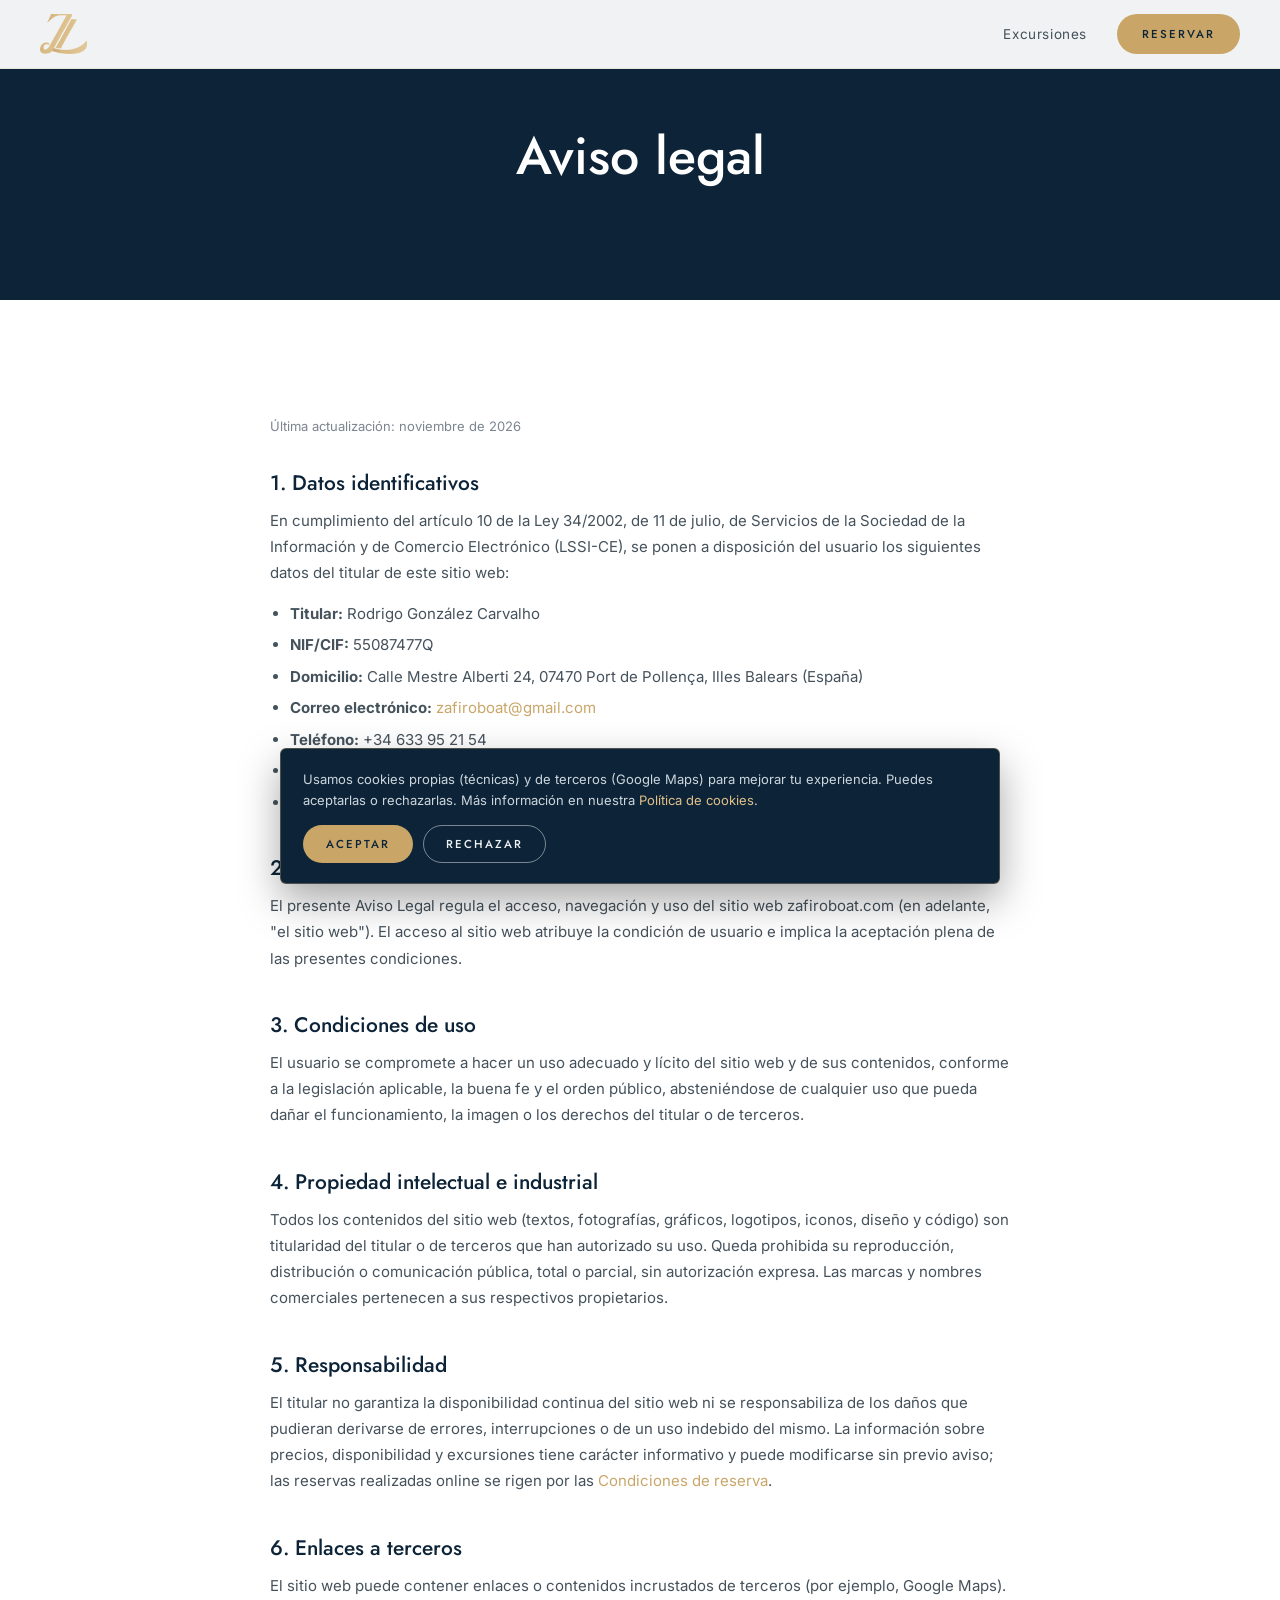
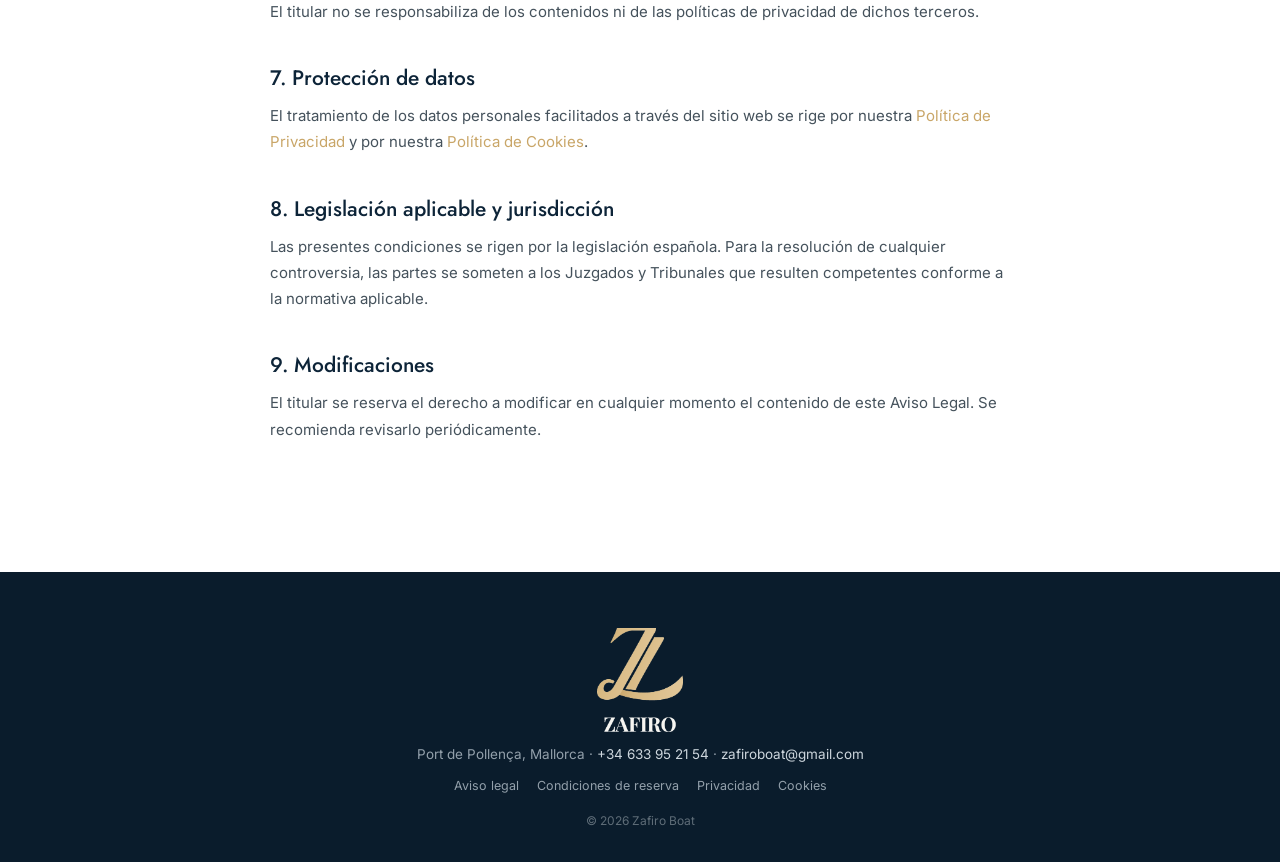
==== commit e2c36498: "Correct owner surname and drop the flat number from the legal pages Co-Authored-By: Claude Sonnet 5." ====
--- a/aviso-legal.html
+++ b/aviso-legal.html
@@ -35,9 +35,9 @@
 <h2>1. Datos identificativos</h2>
 <p>En cumplimiento del artículo 10 de la Ley 34/2002, de 11 de julio, de Servicios de la Sociedad de la Información y de Comercio Electrónico (LSSI-CE), se ponen a disposición del usuario los siguientes datos del titular de este sitio web:</p>
 <ul>
-<li><b>Titular:</b> Rodrigo González Carvalo</li>
+<li><b>Titular:</b> Rodrigo González Carvalho</li>
 <li><b>NIF/CIF:</b> 55087477Q</li>
-<li><b>Domicilio:</b> Calle Mestre Alberti 24, 2.º B, 07470 Port de Pollença, Illes Balears (España)</li>
+<li><b>Domicilio:</b> Calle Mestre Alberti 24, 07470 Port de Pollença, Illes Balears (España)</li>
 <li><b>Correo electrónico:</b> <a href="mailto:zafiroboat@gmail.com">zafiroboat@gmail.com</a></li>
 <li><b>Teléfono:</b> +34 633 95 21 54</li>
 <li><b>Sitio web:</b> zafiroboat.com</li>
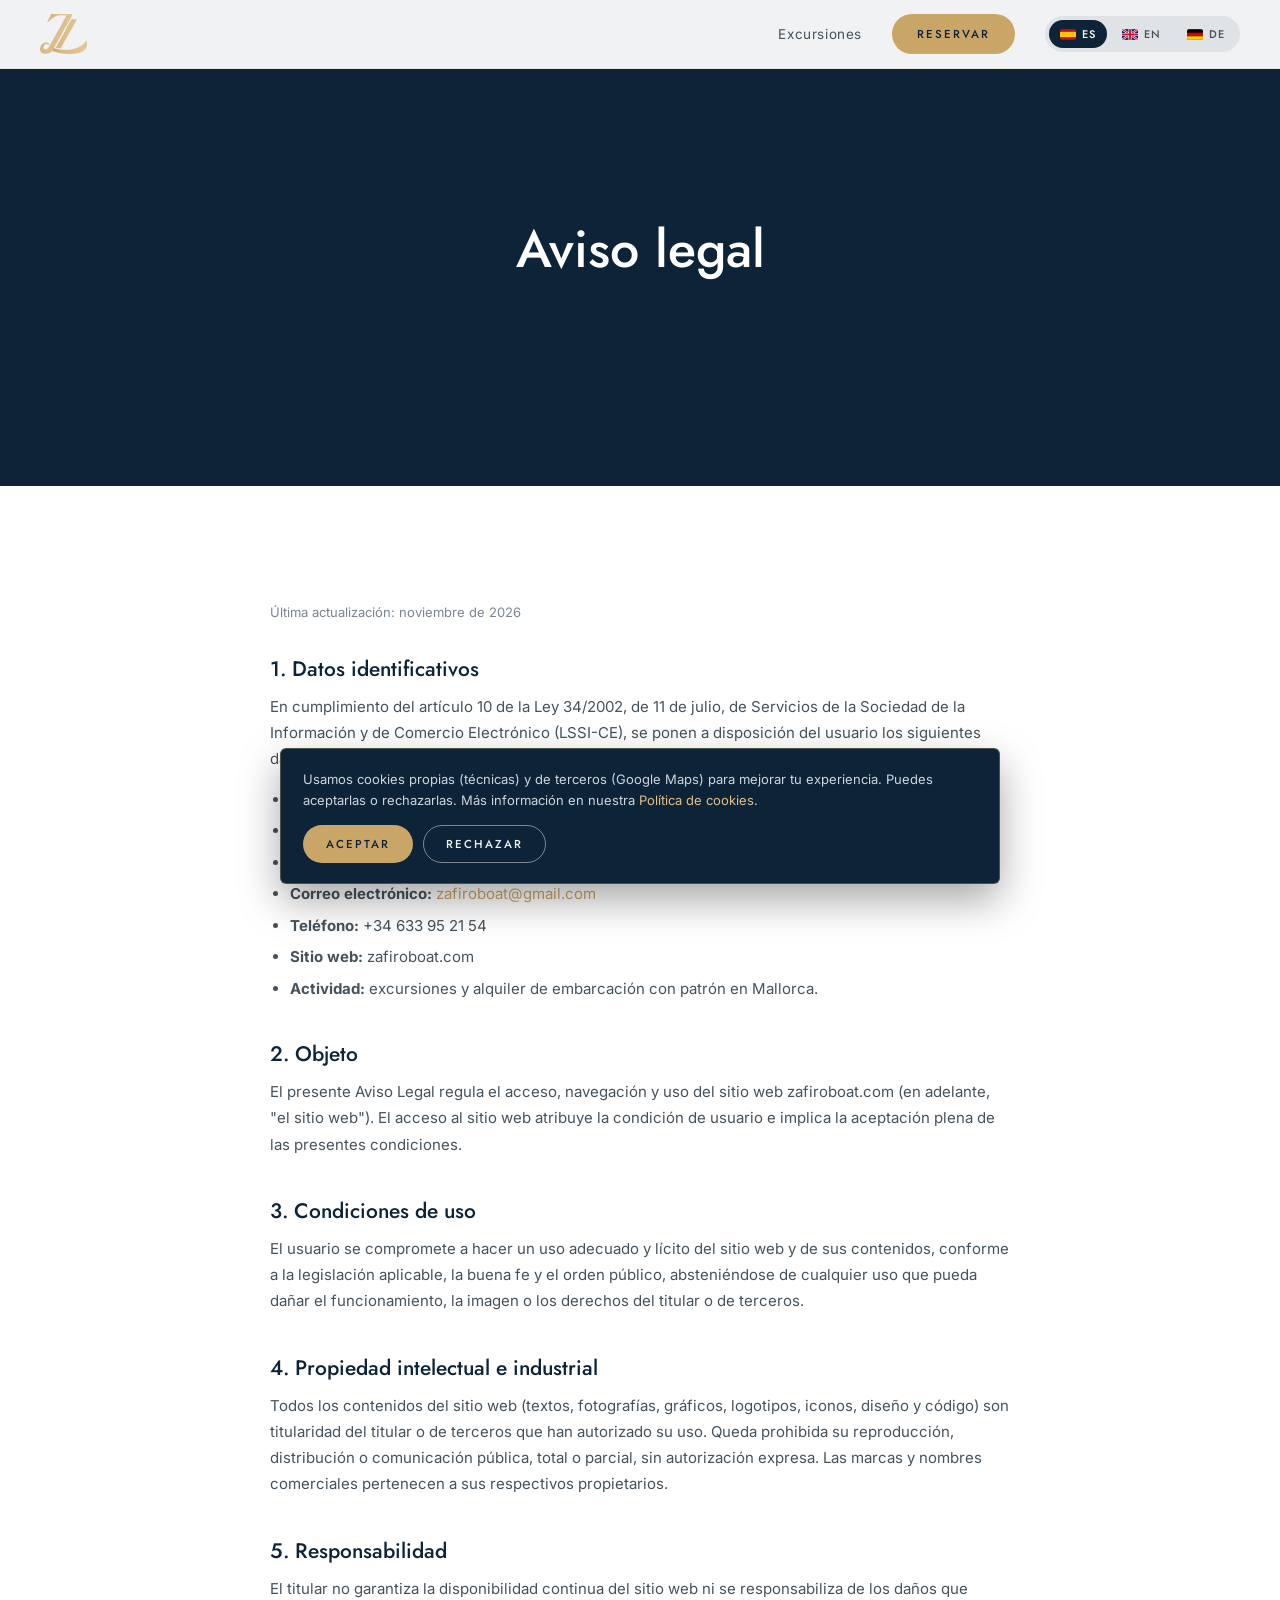
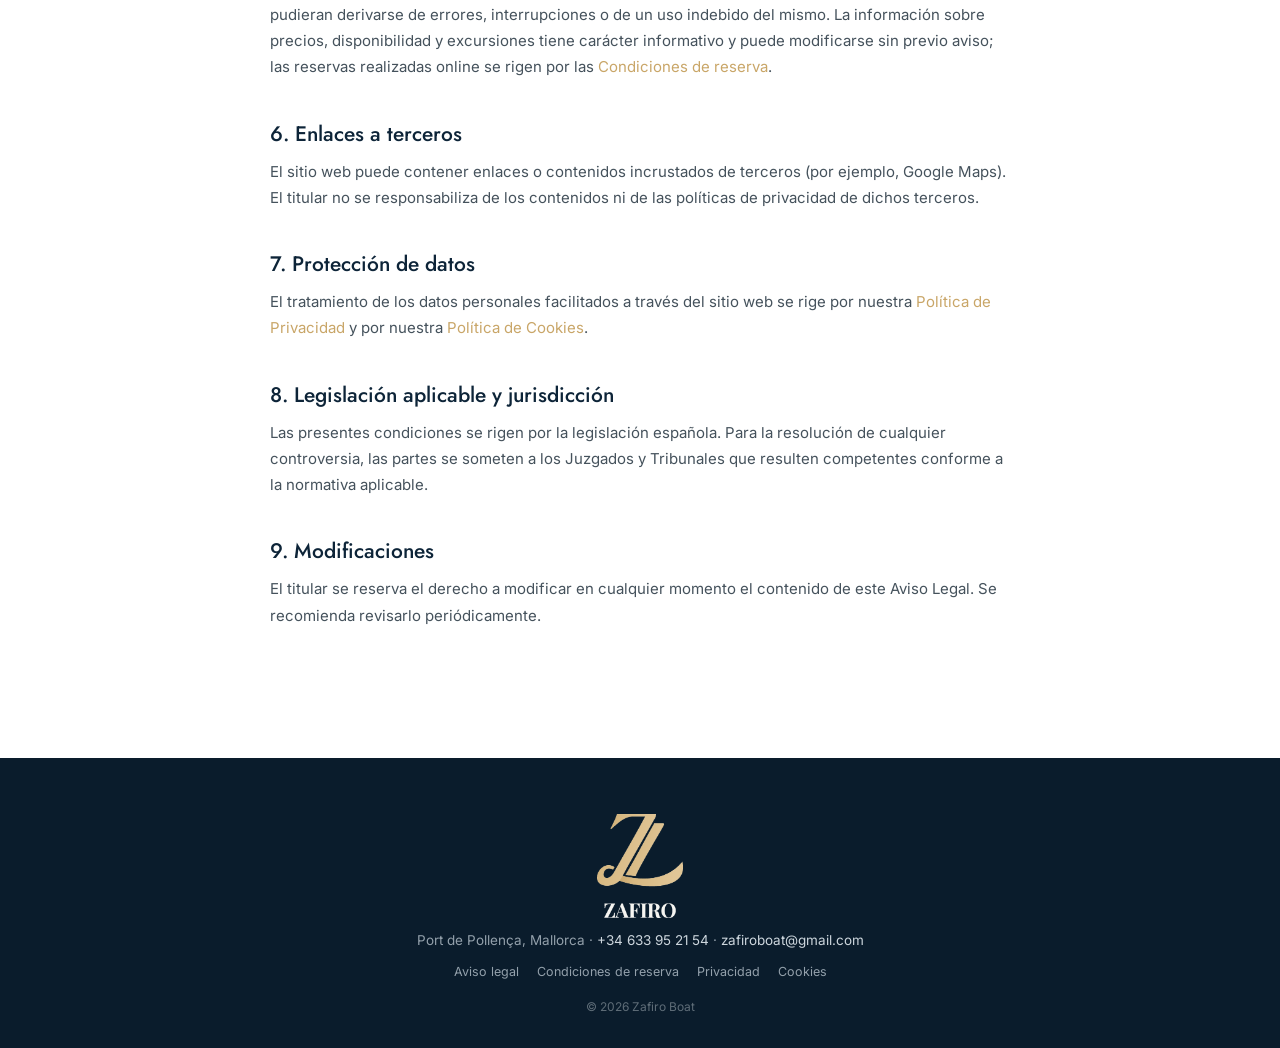
==== commit b23b52cf: "Language switcher (ES/EN/DE) on boat, tour and legal pages; bigger edge-to-edge photos - data-i ids " ====
--- a/aviso-legal.html
+++ b/aviso-legal.html
@@ -16,66 +16,72 @@
 </head>
 <body>
 <div class="nav solid">
-  <a class="brand" href="index.html"><img src="assets/logo-z.png" alt="Zafiro"></a>
+  <a class="brand" href="index.html"><img data-i-alt="ac11" src="assets/logo-z.png" alt="Zafiro"></a>
   <div class="nav-right">
-    <a class="nav-link" href="index.html#excursiones">Excursiones</a>
-    <a class="btn btn-gold nav-reservas" href="index.html#contacto">Reservar</a>
+    <a data-i="c01" class="nav-link" href="index.html#excursiones">Excursiones</a>
+    <a data-i="c02" class="btn btn-gold nav-reservas" href="index.html#contacto">Reservar</a>
+    <div class="lang" role="group" aria-label="Idioma / Language">
+    <button class="lang-btn active" data-lang="es" onclick="setLang('es')"><svg width="16" height="11" viewBox="0 0 18 12" aria-hidden="true"><rect width="18" height="12" fill="#c60b1e"/><rect y="3" width="18" height="6" fill="#ffc400"/></svg>ES</button>
+    <button class="lang-btn" data-lang="en" onclick="setLang('en')"><svg width="16" height="11" viewBox="0 0 60 40" aria-hidden="true"><rect width="60" height="40" fill="#012169"/><path d="M0 0l60 40M60 0L0 40" stroke="#fff" stroke-width="8"/><path d="M0 0l60 40M60 0L0 40" stroke="#c8102e" stroke-width="4"/><path d="M30 0v40M0 20h60" stroke="#fff" stroke-width="12"/><path d="M30 0v40M0 20h60" stroke="#c8102e" stroke-width="7"/></svg>EN</button>
+    <button class="lang-btn" data-lang="de" onclick="setLang('de')"><svg width="16" height="11" viewBox="0 0 18 12" aria-hidden="true"><rect width="18" height="12" fill="#000"/><rect y="4" width="18" height="4" fill="#dd0000"/><rect y="8" width="18" height="4" fill="#ffce00"/></svg>DE</button>
+    </div>
   </div>
 </div>
 
 <section class="page-head short">
   <div class="ph-inner">
-    <div class="title">Aviso legal</div>
+    <div data-i="c06" class="title">Aviso legal</div>
   </div>
 </section>
 
 <section class="section">
   <div class="wrap legal">
-    <p class="updated">Última actualización: noviembre de 2026</p>
-<h2>1. Datos identificativos</h2>
-<p>En cumplimiento del artículo 10 de la Ley 34/2002, de 11 de julio, de Servicios de la Sociedad de la Información y de Comercio Electrónico (LSSI-CE), se ponen a disposición del usuario los siguientes datos del titular de este sitio web:</p>
+    <p data-i="c105" class="updated">Última actualización: noviembre de 2026</p>
+<h2 data-i="al01">1. Datos identificativos</h2>
+<p data-i="al02">En cumplimiento del artículo 10 de la Ley 34/2002, de 11 de julio, de Servicios de la Sociedad de la Información y de Comercio Electrónico (LSSI-CE), se ponen a disposición del usuario los siguientes datos del titular de este sitio web:</p>
 <ul>
-<li><b>Titular:</b> Rodrigo González Carvalho</li>
-<li><b>NIF/CIF:</b> 55087477Q</li>
-<li><b>Domicilio:</b> Calle Mestre Alberti 24, 07470 Port de Pollença, Illes Balears (España)</li>
-<li><b>Correo electrónico:</b> <a href="mailto:zafiroboat@gmail.com">zafiroboat@gmail.com</a></li>
-<li><b>Teléfono:</b> +34 633 95 21 54</li>
-<li><b>Sitio web:</b> zafiroboat.com</li>
-<li><b>Actividad:</b> excursiones y alquiler de embarcación con patrón en Mallorca.</li>
+<li data-i="c106"><b>Titular:</b> Rodrigo González Carvalho</li>
+<li data-i="c107"><b>NIF/CIF:</b> 55087477Q</li>
+<li data-i="c108"><b>Domicilio:</b> Calle Mestre Alberti 24, 07470 Port de Pollença, Illes Balears (España)</li>
+<li data-i="c109"><b>Correo electrónico:</b> <a href="mailto:zafiroboat@gmail.com">zafiroboat@gmail.com</a></li>
+<li data-i="al03"><b>Teléfono:</b> +34 633 95 21 54</li>
+<li data-i="al04"><b>Sitio web:</b> zafiroboat.com</li>
+<li data-i="al05"><b>Actividad:</b> excursiones y alquiler de embarcación con patrón en Mallorca.</li>
 </ul>
 
-<h2>2. Objeto</h2>
-<p>El presente Aviso Legal regula el acceso, navegación y uso del sitio web zafiroboat.com (en adelante, "el sitio web"). El acceso al sitio web atribuye la condición de usuario e implica la aceptación plena de las presentes condiciones.</p>
+<h2 data-i="al06">2. Objeto</h2>
+<p data-i="al07">El presente Aviso Legal regula el acceso, navegación y uso del sitio web zafiroboat.com (en adelante, "el sitio web"). El acceso al sitio web atribuye la condición de usuario e implica la aceptación plena de las presentes condiciones.</p>
 
-<h2>3. Condiciones de uso</h2>
-<p>El usuario se compromete a hacer un uso adecuado y lícito del sitio web y de sus contenidos, conforme a la legislación aplicable, la buena fe y el orden público, absteniéndose de cualquier uso que pueda dañar el funcionamiento, la imagen o los derechos del titular o de terceros.</p>
+<h2 data-i="al08">3. Condiciones de uso</h2>
+<p data-i="al09">El usuario se compromete a hacer un uso adecuado y lícito del sitio web y de sus contenidos, conforme a la legislación aplicable, la buena fe y el orden público, absteniéndose de cualquier uso que pueda dañar el funcionamiento, la imagen o los derechos del titular o de terceros.</p>
 
-<h2>4. Propiedad intelectual e industrial</h2>
-<p>Todos los contenidos del sitio web (textos, fotografías, gráficos, logotipos, iconos, diseño y código) son titularidad del titular o de terceros que han autorizado su uso. Queda prohibida su reproducción, distribución o comunicación pública, total o parcial, sin autorización expresa. Las marcas y nombres comerciales pertenecen a sus respectivos propietarios.</p>
+<h2 data-i="al10">4. Propiedad intelectual e industrial</h2>
+<p data-i="al11">Todos los contenidos del sitio web (textos, fotografías, gráficos, logotipos, iconos, diseño y código) son titularidad del titular o de terceros que han autorizado su uso. Queda prohibida su reproducción, distribución o comunicación pública, total o parcial, sin autorización expresa. Las marcas y nombres comerciales pertenecen a sus respectivos propietarios.</p>
 
-<h2>5. Responsabilidad</h2>
-<p>El titular no garantiza la disponibilidad continua del sitio web ni se responsabiliza de los daños que pudieran derivarse de errores, interrupciones o de un uso indebido del mismo. La información sobre precios, disponibilidad y excursiones tiene carácter informativo y puede modificarse sin previo aviso; las reservas realizadas online se rigen por las <a href="condiciones-reserva.html">Condiciones de reserva</a>.</p>
+<h2 data-i="al12">5. Responsabilidad</h2>
+<p data-i="al13">El titular no garantiza la disponibilidad continua del sitio web ni se responsabiliza de los daños que pudieran derivarse de errores, interrupciones o de un uso indebido del mismo. La información sobre precios, disponibilidad y excursiones tiene carácter informativo y puede modificarse sin previo aviso; las reservas realizadas online se rigen por las <a href="condiciones-reserva.html">Condiciones de reserva</a>.</p>
 
-<h2>6. Enlaces a terceros</h2>
-<p>El sitio web puede contener enlaces o contenidos incrustados de terceros (por ejemplo, Google Maps). El titular no se responsabiliza de los contenidos ni de las políticas de privacidad de dichos terceros.</p>
+<h2 data-i="al14">6. Enlaces a terceros</h2>
+<p data-i="al15">El sitio web puede contener enlaces o contenidos incrustados de terceros (por ejemplo, Google Maps). El titular no se responsabiliza de los contenidos ni de las políticas de privacidad de dichos terceros.</p>
 
-<h2>7. Protección de datos</h2>
-<p>El tratamiento de los datos personales facilitados a través del sitio web se rige por nuestra <a href="privacidad.html">Política de Privacidad</a> y por nuestra <a href="cookies.html">Política de Cookies</a>.</p>
+<h2 data-i="al16">7. Protección de datos</h2>
+<p data-i="al17">El tratamiento de los datos personales facilitados a través del sitio web se rige por nuestra <a href="privacidad.html">Política de Privacidad</a> y por nuestra <a href="cookies.html">Política de Cookies</a>.</p>
 
-<h2>8. Legislación aplicable y jurisdicción</h2>
-<p>Las presentes condiciones se rigen por la legislación española. Para la resolución de cualquier controversia, las partes se someten a los Juzgados y Tribunales que resulten competentes conforme a la normativa aplicable.</p>
+<h2 data-i="al18">8. Legislación aplicable y jurisdicción</h2>
+<p data-i="al19">Las presentes condiciones se rigen por la legislación española. Para la resolución de cualquier controversia, las partes se someten a los Juzgados y Tribunales que resulten competentes conforme a la normativa aplicable.</p>
 
-<h2>9. Modificaciones</h2>
-<p>El titular se reserva el derecho a modificar en cualquier momento el contenido de este Aviso Legal. Se recomienda revisarlo periódicamente.</p>
+<h2 data-i="al20">9. Modificaciones</h2>
+<p data-i="al21">El titular se reserva el derecho a modificar en cualquier momento el contenido de este Aviso Legal. Se recomienda revisarlo periódicamente.</p>
   </div>
 </section>
 
 <footer class="footer">
-  <img class="flogo" src="assets/logo-cream.png" alt="Zafiro Boat">
-  <div class="fline">Port de Pollença, Mallorca &middot; <a href="tel:+34633952154">+34 633 95 21 54</a> &middot; <a href="mailto:zafiroboat@gmail.com">zafiroboat@gmail.com</a></div>
-  <div class="flegal"><a href="aviso-legal.html">Aviso legal</a><a href="condiciones-reserva.html">Condiciones de reserva</a><a href="privacidad.html">Privacidad</a><a href="cookies.html">Cookies</a></div>
-  <div class="fcopy">&copy; 2026 Zafiro Boat</div>
+  <img data-i-alt="ac14" class="flogo" src="assets/logo-cream.png" alt="Zafiro Boat">
+  <div data-i="c05" class="fline">Port de Pollença, Mallorca &middot; <a href="tel:+34633952154">+34 633 95 21 54</a> &middot; <a href="mailto:zafiroboat@gmail.com">zafiroboat@gmail.com</a></div>
+  <div class="flegal"><a data-i="c06" href="aviso-legal.html">Aviso legal</a><a data-i="c07" href="condiciones-reserva.html">Condiciones de reserva</a><a data-i="c08" href="privacidad.html">Privacidad</a><a data-i="c09" href="cookies.html">Cookies</a></div>
+  <div data-i="c115" class="fcopy">&copy; 2026 Zafiro Boat</div>
 </footer>
 <script src="site.js"></script>
+<script src="i18n-pages.js"></script>
 </body>
 </html>
--- a/styles.css
+++ b/styles.css
@@ -271,9 +271,33 @@
     .nav.booking-on .nav-link { display: none; }
     .nav.booking-on .btn.nav-reservas, .nav.booking-on .btn.nav-book { padding: 9px 11px; letter-spacing: 1px; font-size: 10px; white-space: nowrap; }
     .nav.booking-on .nav-right { gap: 7px; }
+    /* Móviles estrechos (320-360 px): el logo no se encoge nunca y los botones/banderas se compactan para que todo quepa. */
+    .nav.booking-on .brand { flex: 0 0 auto; }
+    .nav.booking-on .brand img { height: 28px; }
+    .nav.booking-on .nav-right { gap: 5px; min-width: 0; }
+    .nav.booking-on .btn.nav-reservas, .nav.booking-on .btn.nav-book { padding: 8px 9px; letter-spacing: .4px; font-size: 9.5px; }
+    .nav.booking-on .lang { gap: 1px; padding: 2px; }
+    .nav.booking-on .lang-btn { padding: 5px; }
     /* "Contáctanos" pasa a icono (sobre) en móvil; el texto sigue disponible para lectores de pantalla (aria-label). */
-    .nav.booking-on .btn-contact { font-size: 0; width: 36px; height: 36px; padding: 0; position: relative; }
-    .nav.booking-on .btn-contact::before { content: ''; position: absolute; inset: 0; margin: auto; width: 16px; height: 16px; background: currentColor;
+    .nav.booking-on .btn.btn-contact { font-size: 0; letter-spacing: 0; width: 32px; height: 32px; padding: 0; position: relative; overflow: hidden; }
+    .nav.booking-on .btn.btn-contact::before { content: ''; position: absolute; inset: 0; margin: auto; width: 16px; height: 16px; background: currentColor;
+      -webkit-mask: url("data:image/svg+xml,%3Csvg xmlns='http://www.w3.org/2000/svg' viewBox='0 0 24 24'%3E%3Cpath d='M3 5h18v14H3zM3 6l9 7 9-7' fill='none' stroke='black' stroke-width='2' stroke-linejoin='round'/%3E%3C/svg%3E") center / contain no-repeat; mask: url("data:image/svg+xml,%3Csvg xmlns='http://www.w3.org/2000/svg' viewBox='0 0 24 24'%3E%3Cpath d='M3 5h18v14H3zM3 6l9 7 9-7' fill='none' stroke='black' stroke-width='2' stroke-linejoin='round'/%3E%3C/svg%3E") center / contain no-repeat; }
+  }
+  @media (max-width: 700px) { /* menú con reserva online: mismo ajuste que en móvil hasta 700 px */
+    /* Con reserva online hay un botón más en el menú: se oculta "Inicio" y se compactan los botones para que quepan. */
+    .nav.booking-on .nav-link { display: none; }
+    .nav.booking-on .btn.nav-reservas, .nav.booking-on .btn.nav-book { padding: 9px 11px; letter-spacing: 1px; font-size: 10px; white-space: nowrap; }
+    .nav.booking-on .nav-right { gap: 7px; }
+    /* Móviles estrechos (320-360 px): el logo no se encoge nunca y los botones/banderas se compactan para que todo quepa. */
+    .nav.booking-on .brand { flex: 0 0 auto; }
+    .nav.booking-on .brand img { height: 28px; }
+    .nav.booking-on .nav-right { gap: 5px; min-width: 0; }
+    .nav.booking-on .btn.nav-reservas, .nav.booking-on .btn.nav-book { padding: 8px 9px; letter-spacing: .4px; font-size: 9.5px; }
+    .nav.booking-on .lang { gap: 1px; padding: 2px; }
+    .nav.booking-on .lang-btn { padding: 5px; }
+    /* "Contáctanos" pasa a icono (sobre) en móvil; el texto sigue disponible para lectores de pantalla (aria-label). */
+    .nav.booking-on .btn.btn-contact { font-size: 0; letter-spacing: 0; width: 32px; height: 32px; padding: 0; position: relative; overflow: hidden; }
+    .nav.booking-on .btn.btn-contact::before { content: ''; position: absolute; inset: 0; margin: auto; width: 16px; height: 16px; background: currentColor;
       -webkit-mask: url("data:image/svg+xml,%3Csvg xmlns='http://www.w3.org/2000/svg' viewBox='0 0 24 24'%3E%3Cpath d='M3 5h18v14H3zM3 6l9 7 9-7' fill='none' stroke='black' stroke-width='2' stroke-linejoin='round'/%3E%3C/svg%3E") center / contain no-repeat; mask: url("data:image/svg+xml,%3Csvg xmlns='http://www.w3.org/2000/svg' viewBox='0 0 24 24'%3E%3Cpath d='M3 5h18v14H3zM3 6l9 7 9-7' fill='none' stroke='black' stroke-width='2' stroke-linejoin='round'/%3E%3C/svg%3E") center / contain no-repeat; }
   }
 
@@ -408,3 +432,31 @@
 
 /* SEO: hero titles promoted to h1 keep their visual size */
 h1.title{margin:0;}
+
+
+/* ---- Páginas de detalle: fotos más grandes ---- */
+body { overflow-x: clip; }
+.page-head { height: clamp(340px, 54vh, 540px); }
+
+/* Galería: sale del ancho del texto y ocupa casi toda la pantalla (de borde a borde en el móvil). */
+.gallery.wide { aspect-ratio: 16 / 9; max-height: 88vh; border-radius: 6px; }
+.tour-body .gallery.wide { width: min(1240px, calc(100vw - 80px)); margin-left: 50%; transform: translateX(-50%); }
+.section .wrap > .gallery.wide { width: min(1440px, calc(100vw - 48px)); margin-left: 50%; transform: translateX(-50%); }
+
+/* El barco: fotos de cada zona más grandes (más columna para la foto en ordenador). */
+.boat-zone { grid-template-columns: 1.3fr 1fr; gap: clamp(28px, 4vw, 56px); }
+.boat-zone.rev { grid-template-columns: 1fr 1.3fr; }
+.bz-media img { aspect-ratio: 1 / 1; }
+
+@media (max-width: 800px) {
+  .boat-zone, .boat-zone.rev { grid-template-columns: 1fr; }
+  .bz-media { margin: 0 -22px; }
+  .bz-media img { aspect-ratio: 4 / 5; border-radius: 0; }
+  .tour-body .gallery.wide, .section .wrap > .gallery.wide { width: 100vw; margin-left: 50%; transform: translateX(-50%); border-radius: 0; aspect-ratio: 4 / 5; max-height: none; }
+}
+
+/* Páginas secundarias (menú sin id): en móviles pequeños se oculta "Excursiones" para que quepan logo, botón y banderas. */
+@media (max-width: 420px) { .nav:not(#nav) .nav-link { display: none; } }
+
+/* Aviso de traducción de cortesía en las páginas legales. */
+.i18n-note { font-size: 13px; line-height: 1.6; color: var(--muted); background: var(--bg-alt); border-left: 3px solid var(--gold); padding: 10px 14px; margin: 0 0 22px; }
